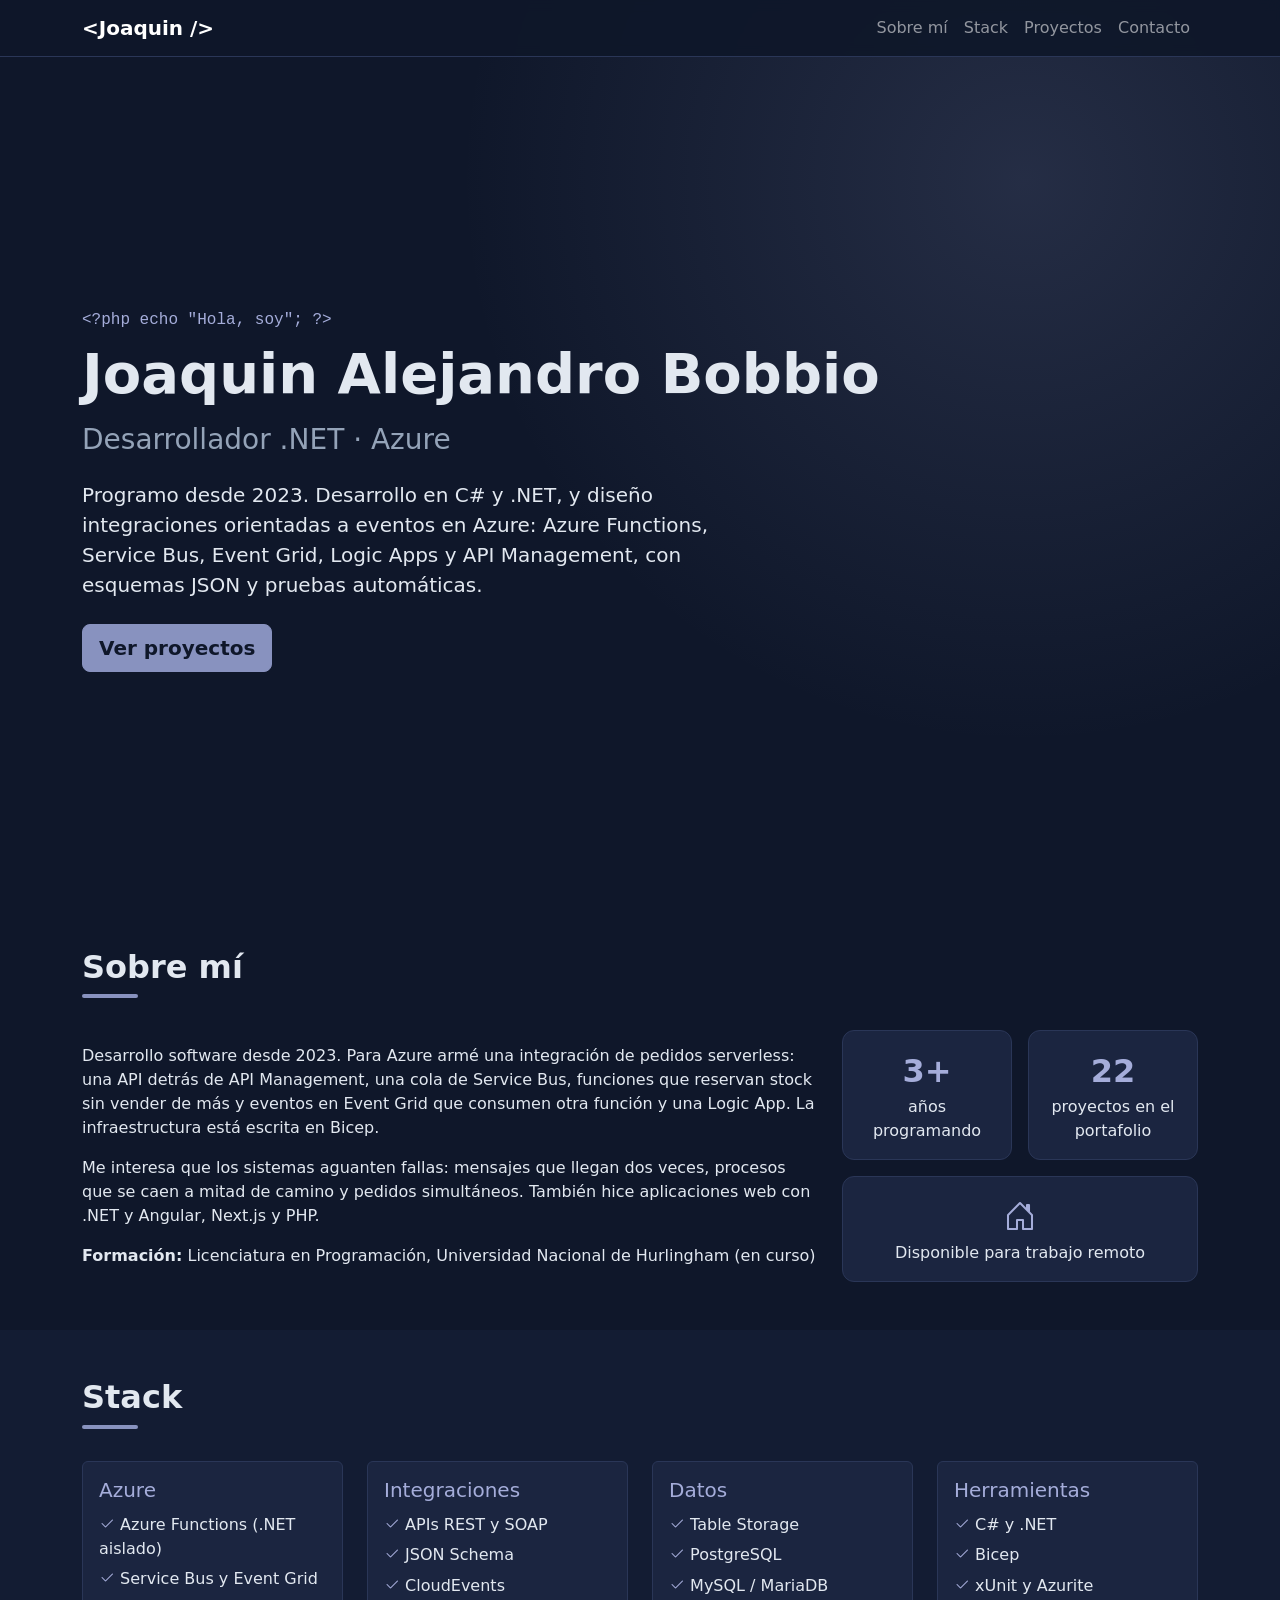
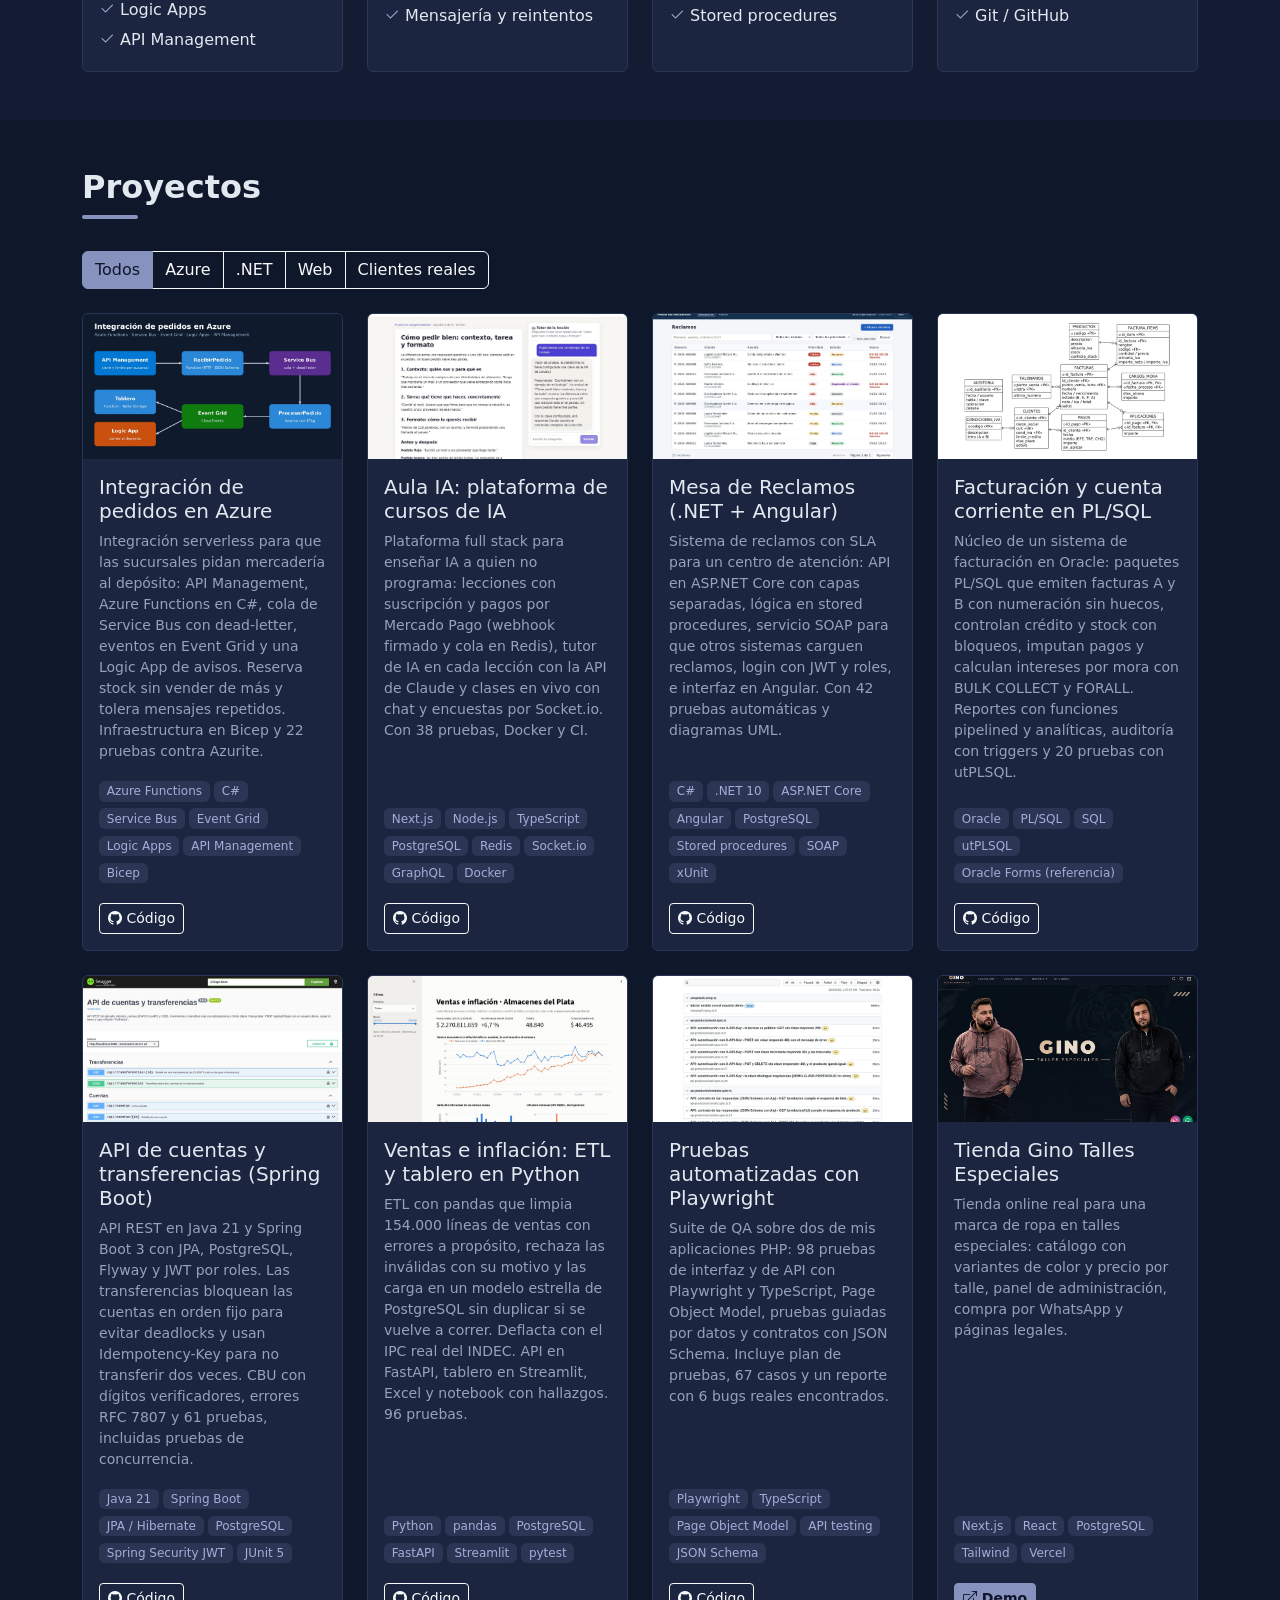
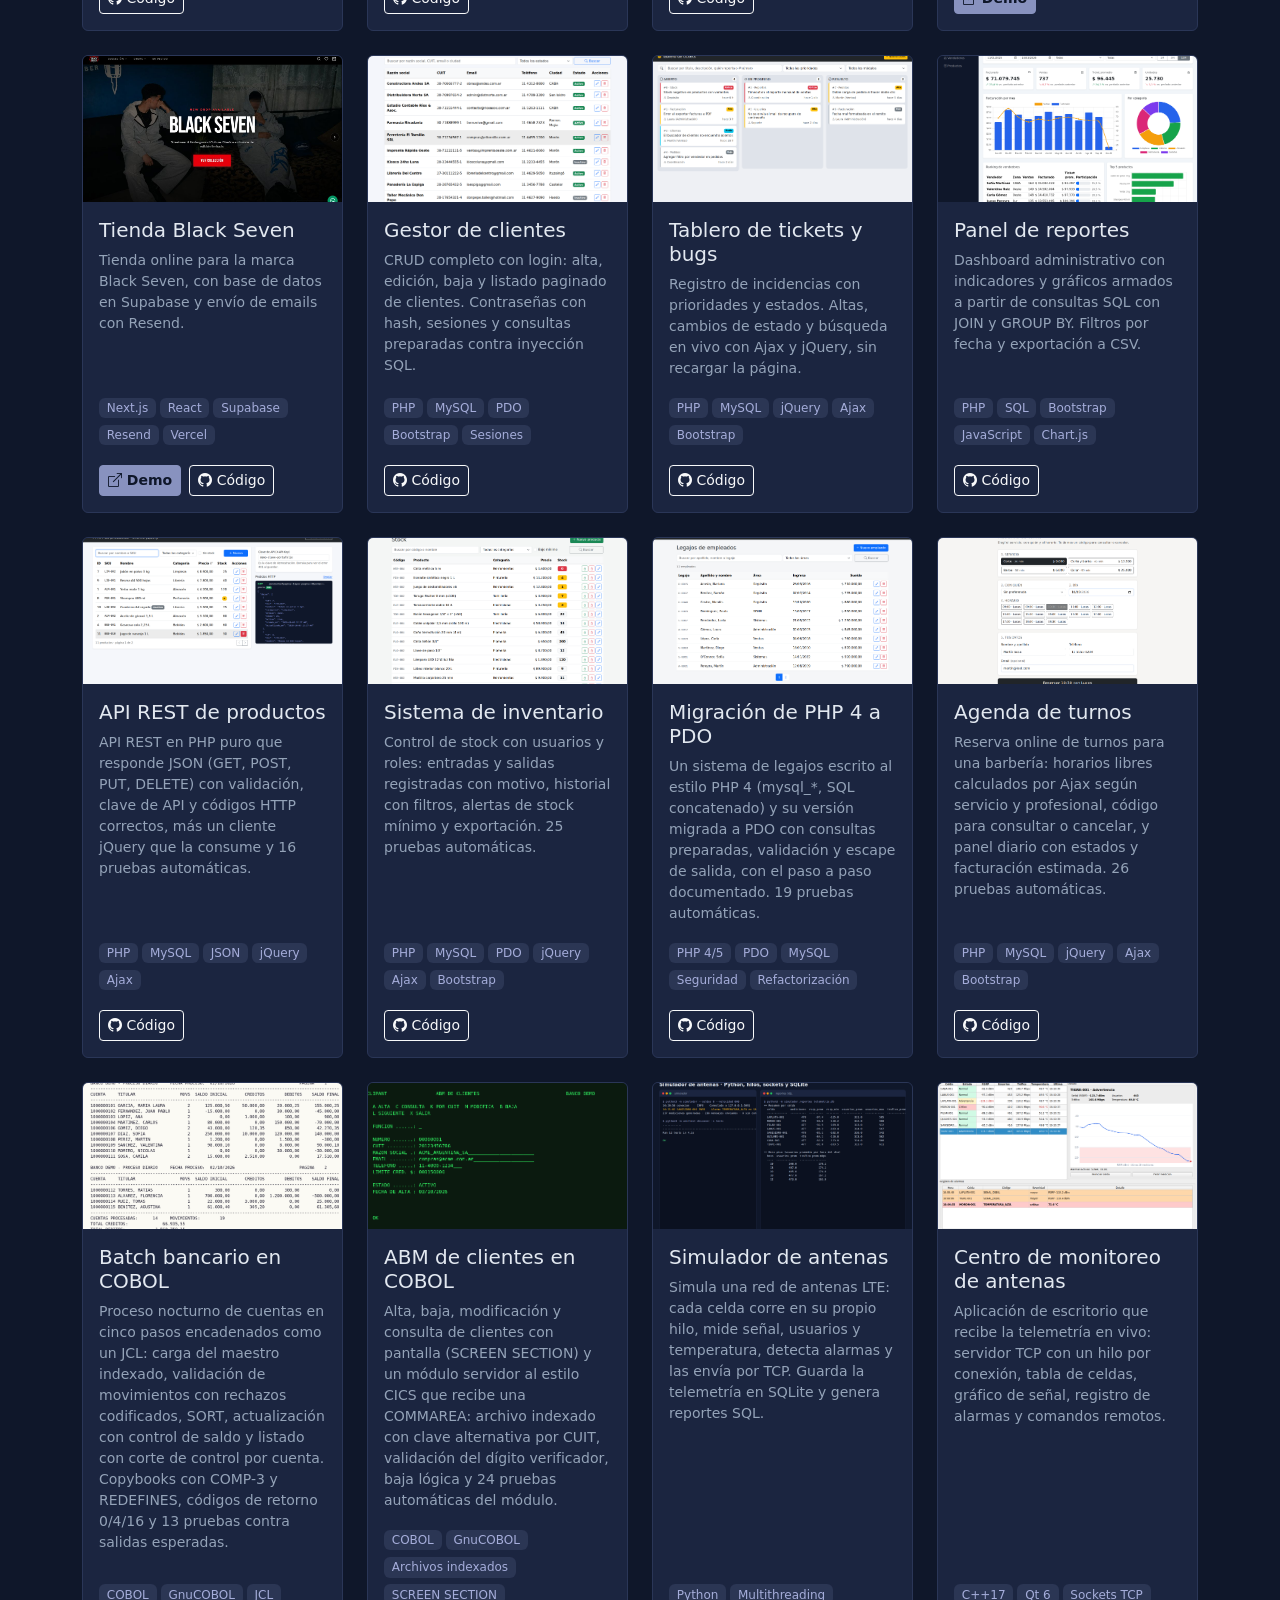
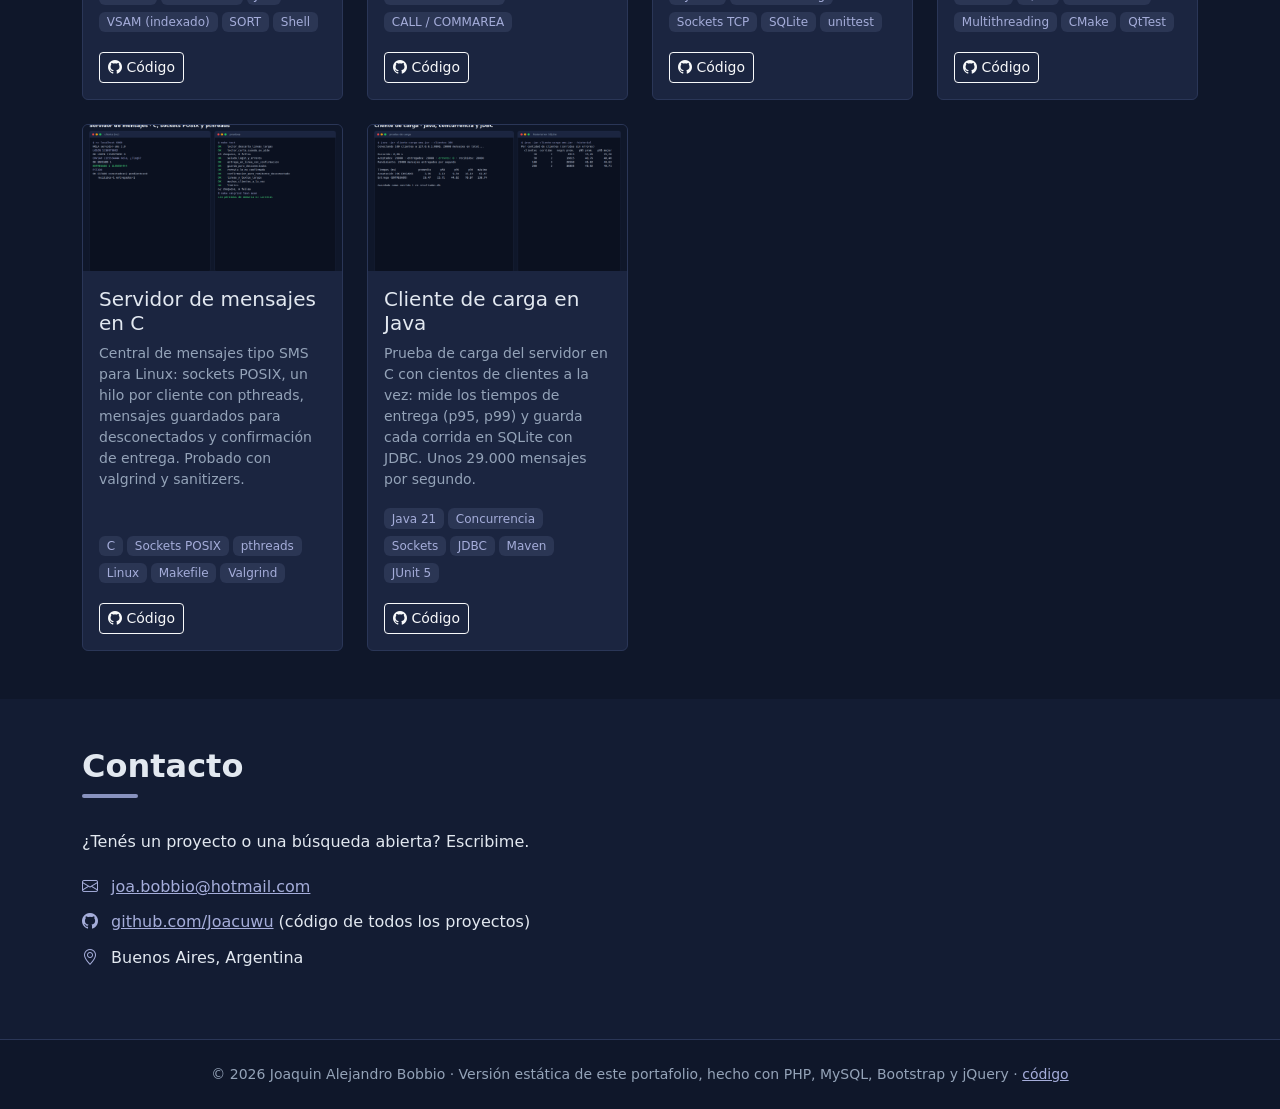
==== enfoque-azure.html @ fb20b4a5 "Primera versión de Joacuwu.github.io Co-Authored-By: Claude Opus 5.5 (1M context) <noreply@anthropic" ====
<!DOCTYPE html>
<html lang="es">
<head>
    <meta charset="utf-8">
    <meta name="viewport" content="width=device-width, initial-scale=1">
    <title>Joaquin Alejandro Bobbio · Desarrollador .NET · Azure</title>
    <meta name="description" content="Programo desde 2023. Desarrollo en C# y .NET, y diseño integraciones orientadas a eventos en Azure: Azure Functions, Service Bus, Event Grid, Logic Apps y API Management, con esquemas JSON y pruebas automáticas.">
    <link rel="stylesheet" href="assets/vendor/bootstrap/bootstrap.min.css">
    <link rel="stylesheet" href="assets/vendor/bootstrap-icons/bootstrap-icons.min.css">
    <link rel="stylesheet" href="assets/css/estilos.css">
</head>
<body data-bs-spy="scroll" data-bs-target="#nav-principal" data-bs-offset="80">

<nav id="nav-principal" class="navbar navbar-expand-lg navbar-dark fixed-top">
    <div class="container">
        <a class="navbar-brand fw-bold" href="#inicio">&lt;Joaquin /&gt;</a>
        <button class="navbar-toggler" type="button" data-bs-toggle="collapse" data-bs-target="#menu" aria-controls="menu" aria-expanded="false" aria-label="Abrir menú">
            <span class="navbar-toggler-icon"></span>
        </button>
        <div class="collapse navbar-collapse" id="menu">
            <ul class="navbar-nav ms-auto">
                <li class="nav-item"><a class="nav-link" href="#sobre-mi">Sobre mí</a></li>
                <li class="nav-item"><a class="nav-link" href="#stack">Stack</a></li>
                <li class="nav-item"><a class="nav-link" href="#proyectos">Proyectos</a></li>
                <li class="nav-item"><a class="nav-link" href="#contacto">Contacto</a></li>
            </ul>
        </div>
    </div>
</nav>

<header id="inicio" class="hero d-flex align-items-center">
    <div class="container">
        <p class="text-acento mb-2 font-mono">&lt;?php echo "Hola, soy"; ?&gt;</p>
        <h1 class="display-4 fw-bold mb-3">Joaquin Alejandro Bobbio</h1>
        <h2 class="h3 text-secundario mb-4">Desarrollador .NET · Azure</h2>
        <p class="lead col-lg-7 mb-4">Programo desde 2023. Desarrollo en C# y .NET, y diseño integraciones orientadas a eventos en Azure: Azure Functions, Service Bus, Event Grid, Logic Apps y API Management, con esquemas JSON y pruebas automáticas.</p>
        <div class="d-flex flex-wrap gap-2">
            <a href="#proyectos" class="btn btn-acento btn-lg">Ver proyectos</a>
        </div>
    </div>
</header>

<main>
    <section id="sobre-mi" class="py-5">
        <div class="container">
            <h2 class="titulo-seccion">Sobre mí</h2>
            <div class="row g-4 align-items-center">
                <div class="col-lg-8">
                                        <p>Desarrollo software desde 2023. Para Azure armé una integración de pedidos serverless: una API detrás de API Management, una cola de Service Bus, funciones que reservan stock sin vender de más y eventos en Event Grid que consumen otra función y una Logic App. La infraestructura está escrita en Bicep.</p>
                                        <p>Me interesa que los sistemas aguanten fallas: mensajes que llegan dos veces, procesos que se caen a mitad de camino y pedidos simultáneos. También hice aplicaciones web con .NET y Angular, Next.js y PHP.</p>
                                        <p class="mb-0"><strong>Formación:</strong> Licenciatura en Programación, Universidad Nacional de Hurlingham (en curso)</p>
                </div>
                <div class="col-lg-4">
                    <div class="row g-3 text-center">
                        <div class="col-6"><div class="dato"><span class="dato-num">3+</span><span>años programando</span></div></div>
                        <div class="col-6"><div class="dato"><span class="dato-num" id="dato-proyectos">22</span><span>proyectos en el portafolio</span></div></div>
                        <div class="col-12"><div class="dato"><span class="dato-num"><i class="bi bi-house-door"></i></span><span>Disponible para trabajo remoto</span></div></div>
                    </div>
                </div>
            </div>
        </div>
    </section>

    <section id="stack" class="py-5 seccion-alt">
        <div class="container">
            <h2 class="titulo-seccion">Stack</h2>
            <div class="row g-4">
                                <div class="col-sm-6 col-lg-3">
                    <div class="card h-100 tarjeta">
                        <div class="card-body">
                            <h3 class="h5 text-acento">Azure</h3>
                            <ul class="list-unstyled mb-0">
                                                                <li><i class="bi bi-check2 text-acento"></i> Azure Functions (.NET aislado)</li>
                                                                <li><i class="bi bi-check2 text-acento"></i> Service Bus y Event Grid</li>
                                                                <li><i class="bi bi-check2 text-acento"></i> Logic Apps</li>
                                                                <li><i class="bi bi-check2 text-acento"></i> API Management</li>
                                                            </ul>
                        </div>
                    </div>
                </div>
                                <div class="col-sm-6 col-lg-3">
                    <div class="card h-100 tarjeta">
                        <div class="card-body">
                            <h3 class="h5 text-acento">Integraciones</h3>
                            <ul class="list-unstyled mb-0">
                                                                <li><i class="bi bi-check2 text-acento"></i> APIs REST y SOAP</li>
                                                                <li><i class="bi bi-check2 text-acento"></i> JSON Schema</li>
                                                                <li><i class="bi bi-check2 text-acento"></i> CloudEvents</li>
                                                                <li><i class="bi bi-check2 text-acento"></i> Mensajería y reintentos</li>
                                                            </ul>
                        </div>
                    </div>
                </div>
                                <div class="col-sm-6 col-lg-3">
                    <div class="card h-100 tarjeta">
                        <div class="card-body">
                            <h3 class="h5 text-acento">Datos</h3>
                            <ul class="list-unstyled mb-0">
                                                                <li><i class="bi bi-check2 text-acento"></i> Table Storage</li>
                                                                <li><i class="bi bi-check2 text-acento"></i> PostgreSQL</li>
                                                                <li><i class="bi bi-check2 text-acento"></i> MySQL / MariaDB</li>
                                                                <li><i class="bi bi-check2 text-acento"></i> Stored procedures</li>
                                                            </ul>
                        </div>
                    </div>
                </div>
                                <div class="col-sm-6 col-lg-3">
                    <div class="card h-100 tarjeta">
                        <div class="card-body">
                            <h3 class="h5 text-acento">Herramientas</h3>
                            <ul class="list-unstyled mb-0">
                                                                <li><i class="bi bi-check2 text-acento"></i> C# y .NET</li>
                                                                <li><i class="bi bi-check2 text-acento"></i> Bicep</li>
                                                                <li><i class="bi bi-check2 text-acento"></i> xUnit y Azurite</li>
                                                                <li><i class="bi bi-check2 text-acento"></i> Git / GitHub</li>
                                                            </ul>
                        </div>
                    </div>
                </div>
                            </div>
        </div>
    </section>

    <section id="proyectos" class="py-5">
        <div class="container">
            <h2 class="titulo-seccion">Proyectos</h2>
            <div class="btn-group flex-wrap mb-4" role="group" aria-label="Filtrar proyectos" id="filtros" data-enfoque="azure">
                                <button type="button" class="btn btn-outline-light active" data-etiqueta="todos">Todos</button>
                                <button type="button" class="btn btn-outline-light" data-etiqueta="azure">Azure</button>
                                <button type="button" class="btn btn-outline-light" data-etiqueta="dotnet">.NET</button>
                                <button type="button" class="btn btn-outline-light" data-etiqueta="web">Web</button>
                                <button type="button" class="btn btn-outline-light" data-etiqueta="real">Clientes reales</button>
                            </div>
            <div class="row g-4" id="lista-proyectos">
                <div class="col-12 text-center py-5" id="cargando">
                    <div class="spinner-border text-light" role="status"><span class="visually-hidden">Cargando…</span></div>
                </div>
            </div>
        </div>
    </section>

    <section id="contacto" class="py-5 seccion-alt">
        <div class="container">
            <h2 class="titulo-seccion">Contacto</h2>
            <div class="row g-4 g-lg-5">
                <div class="col-lg-8">
                    <p>¿Tenés un proyecto o una búsqueda abierta? Escribime.</p>
                    <ul class="list-unstyled contacto-links">
                        <li><i class="bi bi-envelope"></i> <a href="mailto:joa.bobbio@hotmail.com">joa.bobbio@hotmail.com</a></li>
                        <li><i class="bi bi-github"></i> <a href="https://github.com/Joacuwu" target="_blank" rel="noopener">github.com/Joacuwu</a> (código de todos los proyectos)</li>
                        <li><i class="bi bi-geo-alt"></i> Buenos Aires, Argentina</li>
                    </ul>
                </div>
            </div>
        </div>
    </section>
</main>

<footer class="py-4 text-center small text-secundario">
    &copy; 2026 Joaquin Alejandro Bobbio · Versión estática de este portafolio, hecho con PHP, MySQL, Bootstrap y jQuery · <a href="https://github.com/Joacuwu/portafolio" target="_blank" rel="noopener">código</a>
</footer>

<script src="assets/vendor/jquery/jquery.min.js"></script>
<script src="assets/vendor/bootstrap/bootstrap.bundle.min.js"></script>
<script src="assets/js/datos-estaticos.js"></script>
<script src="assets/js/main.js"></script>
</body>
</html>
---- assets/css/estilos.css ----
:root {
    --fondo: #0f172a;
    --fondo-alt: #131c33;
    --tarjeta: #1b2540;
    --borde: #2a3657;
    --texto: #e2e8f0;
    --secundario: #94a3b8;
    --acento: #8892bf; /* violeta del logo de PHP */
    --acento-fuerte: #a5adda;
}

html { scroll-behavior: smooth; scroll-padding-top: 70px; }

body {
    background: var(--fondo);
    color: var(--texto);
    font-family: system-ui, -apple-system, "Segoe UI", Roboto, sans-serif;
}

a { color: var(--acento-fuerte); }
a:hover { color: #fff; }

.font-mono { font-family: ui-monospace, SFMono-Regular, Consolas, monospace; }
.text-acento { color: var(--acento-fuerte) !important; }
.text-secundario { color: var(--secundario) !important; }

.navbar { background: rgba(15, 23, 42, .92); backdrop-filter: blur(6px); border-bottom: 1px solid var(--borde); }
.navbar .nav-link.active { color: var(--acento-fuerte) !important; }

.hero {
    min-height: 100vh;
    padding-top: 80px;
    background:
        radial-gradient(circle at 80% 20%, rgba(136, 146, 191, .18), transparent 45%),
        var(--fondo);
}

.btn-acento { background: var(--acento); border-color: var(--acento); color: #0f172a; font-weight: 600; }
.btn-acento:hover, .btn-acento:focus { background: var(--acento-fuerte); border-color: var(--acento-fuerte); color: #0f172a; }

.seccion-alt { background: var(--fondo-alt); }

.titulo-seccion { font-weight: 700; margin-bottom: 2rem; }
.titulo-seccion::after {
    content: ""; display: block; width: 56px; height: 4px; margin-top: .5rem;
    background: var(--acento); border-radius: 2px;
}

.tarjeta, .card { background: var(--tarjeta); border: 1px solid var(--borde); color: var(--texto); }
.tarjeta li { padding: .2rem 0; }

.dato { background: var(--tarjeta); border: 1px solid var(--borde); border-radius: .75rem; padding: 1rem; display: flex; flex-direction: column; }
.dato-num { font-size: 2rem; font-weight: 700; color: var(--acento-fuerte); }

.proyecto .card-img-top { aspect-ratio: 16 / 9; object-fit: cover; background: #0b1120; }
.proyecto .placeholder-img {
    aspect-ratio: 16 / 9; display: flex; align-items: center; justify-content: center;
    background: linear-gradient(135deg, #1e293b, #312e81); font-size: 2.5rem; color: var(--acento-fuerte);
}
.proyecto { transition: transform .2s ease, border-color .2s ease; }
.proyecto:hover { transform: translateY(-4px); border-color: var(--acento); }
.badge-tec { background: rgba(136, 146, 191, .15); color: var(--acento-fuerte); font-weight: 500; }

#filtros .btn.active { background: var(--acento); border-color: var(--acento); color: #0f172a; }

.form-control { background: var(--fondo); border-color: var(--borde); color: var(--texto); }
.form-control:focus { background: var(--fondo); color: var(--texto); border-color: var(--acento); box-shadow: 0 0 0 .2rem rgba(136, 146, 191, .25); }
.form-label { color: var(--secundario); }

.contacto-links li { padding: .35rem 0; }
.contacto-links i { color: var(--acento-fuerte); margin-right: .5rem; }

footer { border-top: 1px solid var(--borde); }
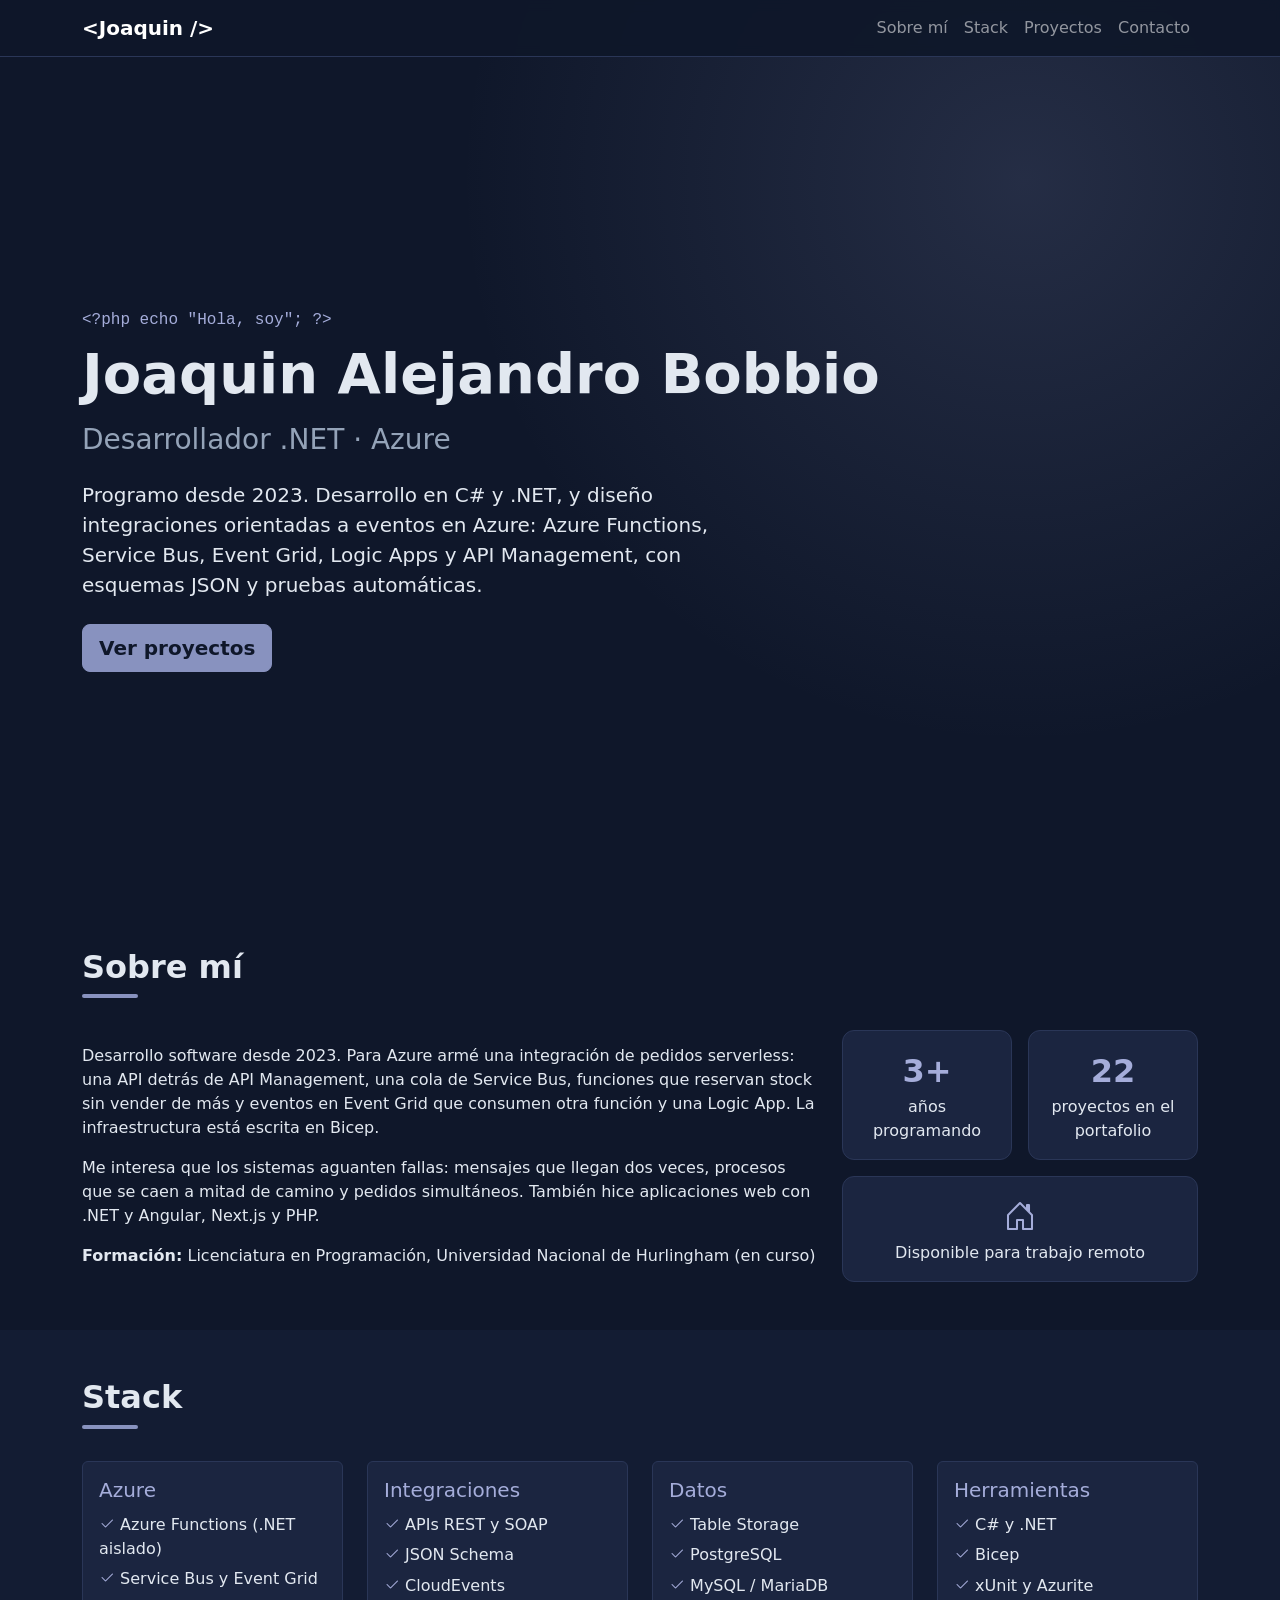
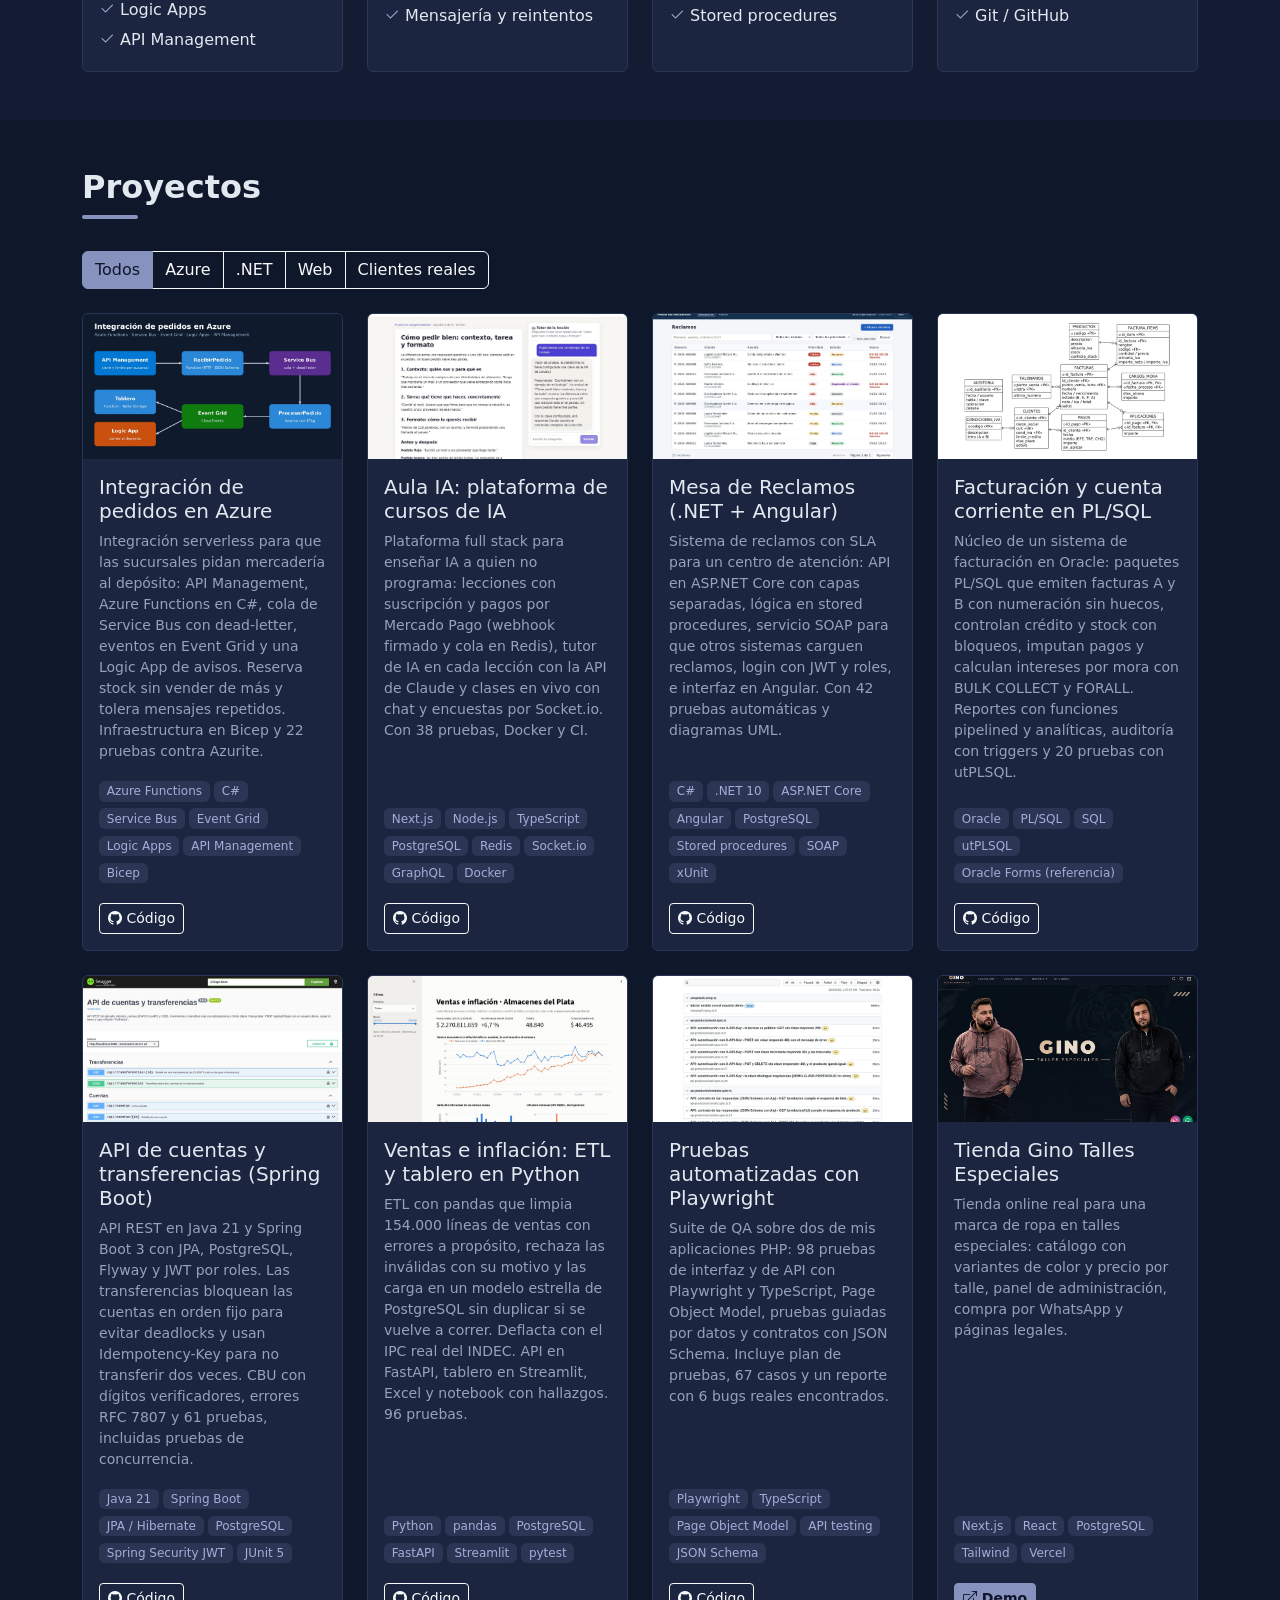
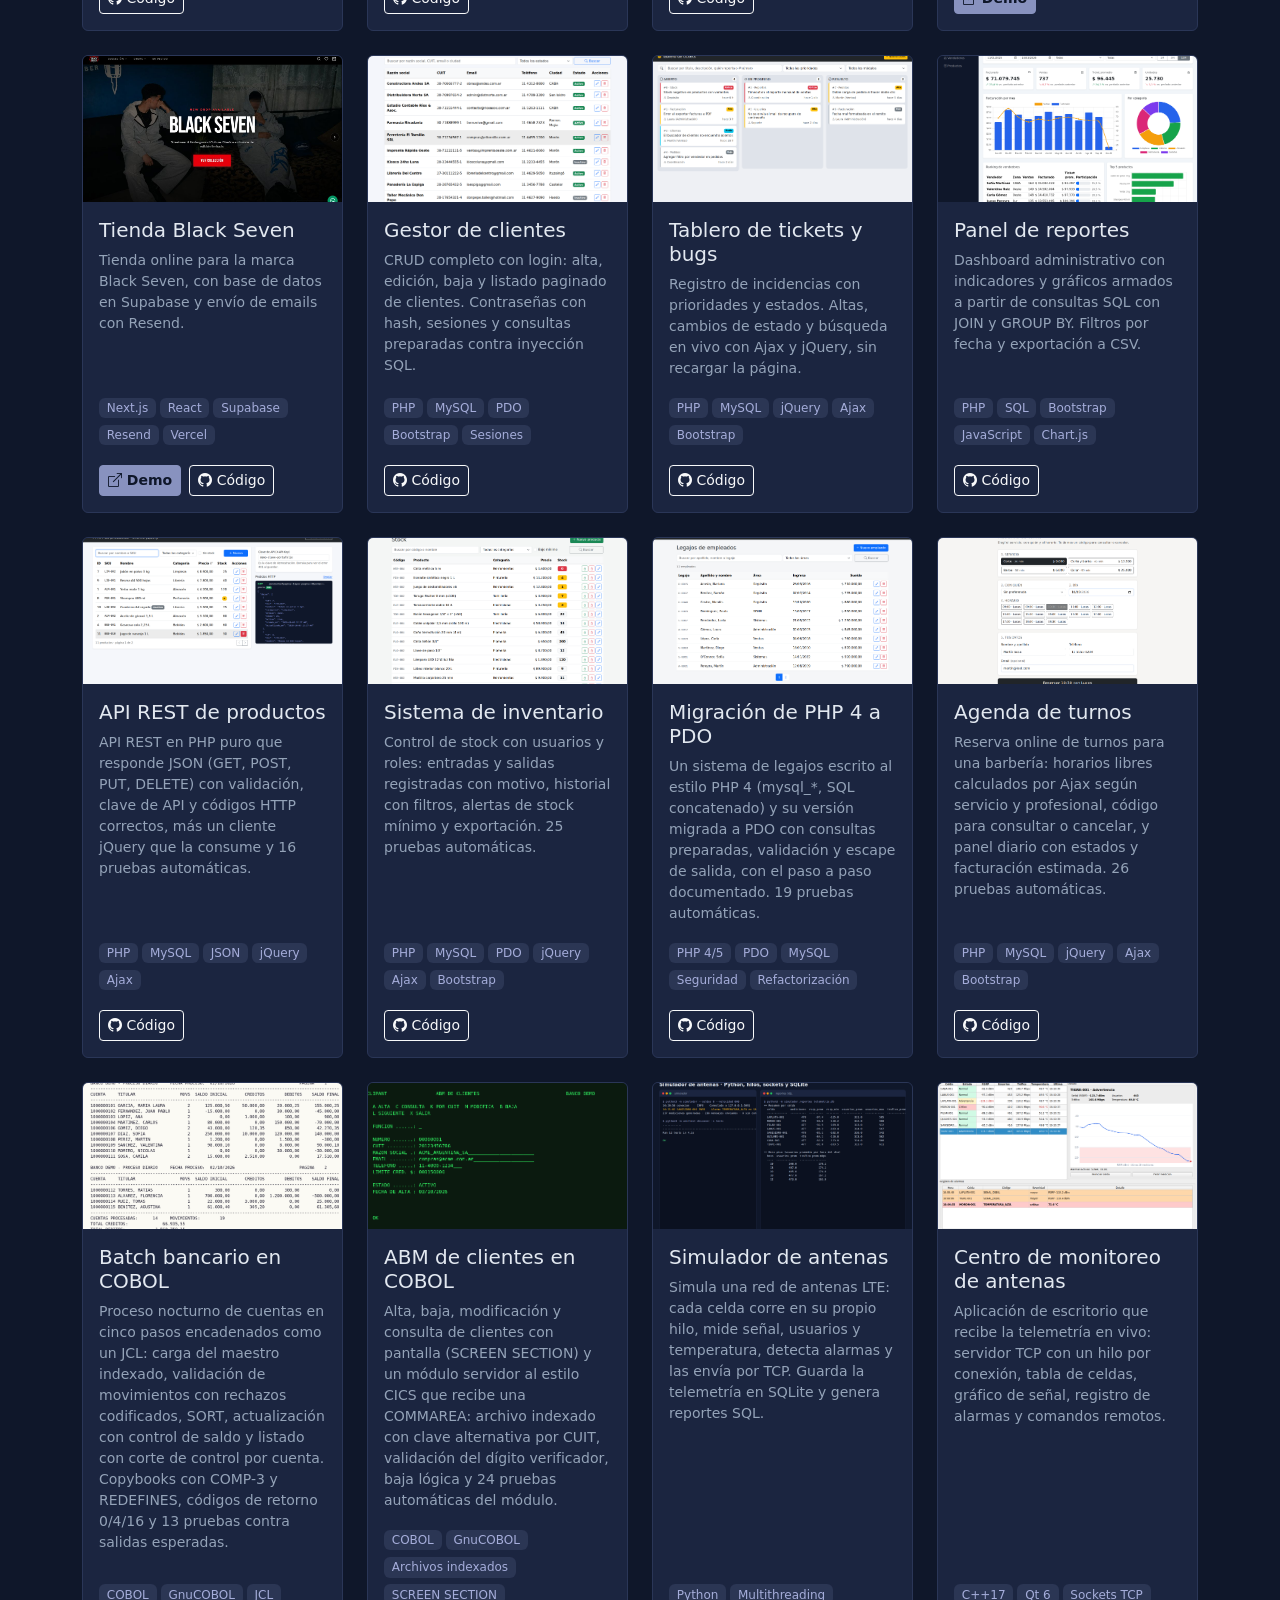
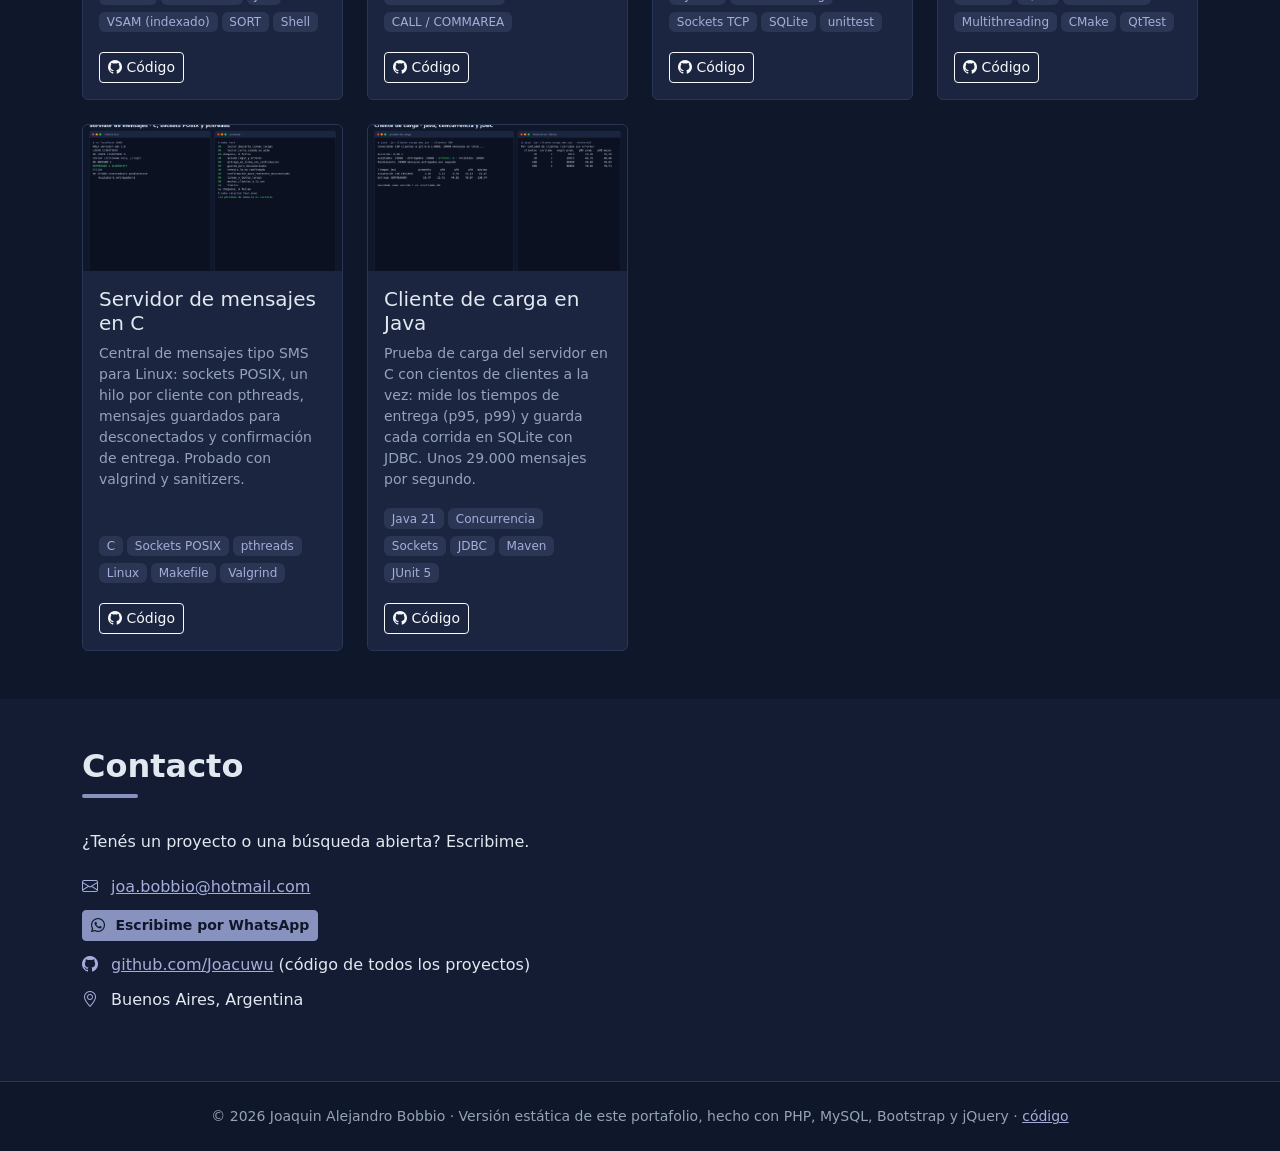
==== commit 363b608f: "Agregar botón de WhatsApp en la sección de contacto Co-Authored-By: Claude Opus 5.5 (1M context) <no" ====
--- a/enfoque-azure.html
+++ b/enfoque-azure.html
@@ -147,6 +147,7 @@
                     <p>¿Tenés un proyecto o una búsqueda abierta? Escribime.</p>
                     <ul class="list-unstyled contacto-links">
                         <li><i class="bi bi-envelope"></i> <a href="mailto:joa.bobbio@hotmail.com">joa.bobbio@hotmail.com</a></li>
+                        <li><a class="btn btn-acento btn-sm" href="https://wa.me/5491128181672?text=Hola%20Joaqu%C3%ADn%2C%20vi%20tu%20portafolio%20y%20quer%C3%ADa%20consultarte" target="_blank" rel="noopener"><i class="bi bi-whatsapp"></i> Escribime por WhatsApp</a></li>
                         <li><i class="bi bi-github"></i> <a href="https://github.com/Joacuwu" target="_blank" rel="noopener">github.com/Joacuwu</a> (código de todos los proyectos)</li>
                         <li><i class="bi bi-geo-alt"></i> Buenos Aires, Argentina</li>
                     </ul>
--- a/assets/css/estilos.css
+++ b/assets/css/estilos.css
@@ -69,5 +69,6 @@
 
 .contacto-links li { padding: .35rem 0; }
 .contacto-links i { color: var(--acento-fuerte); margin-right: .5rem; }
+.contacto-links .btn i { color: inherit; margin-right: .35rem; }
 
 footer { border-top: 1px solid var(--borde); }
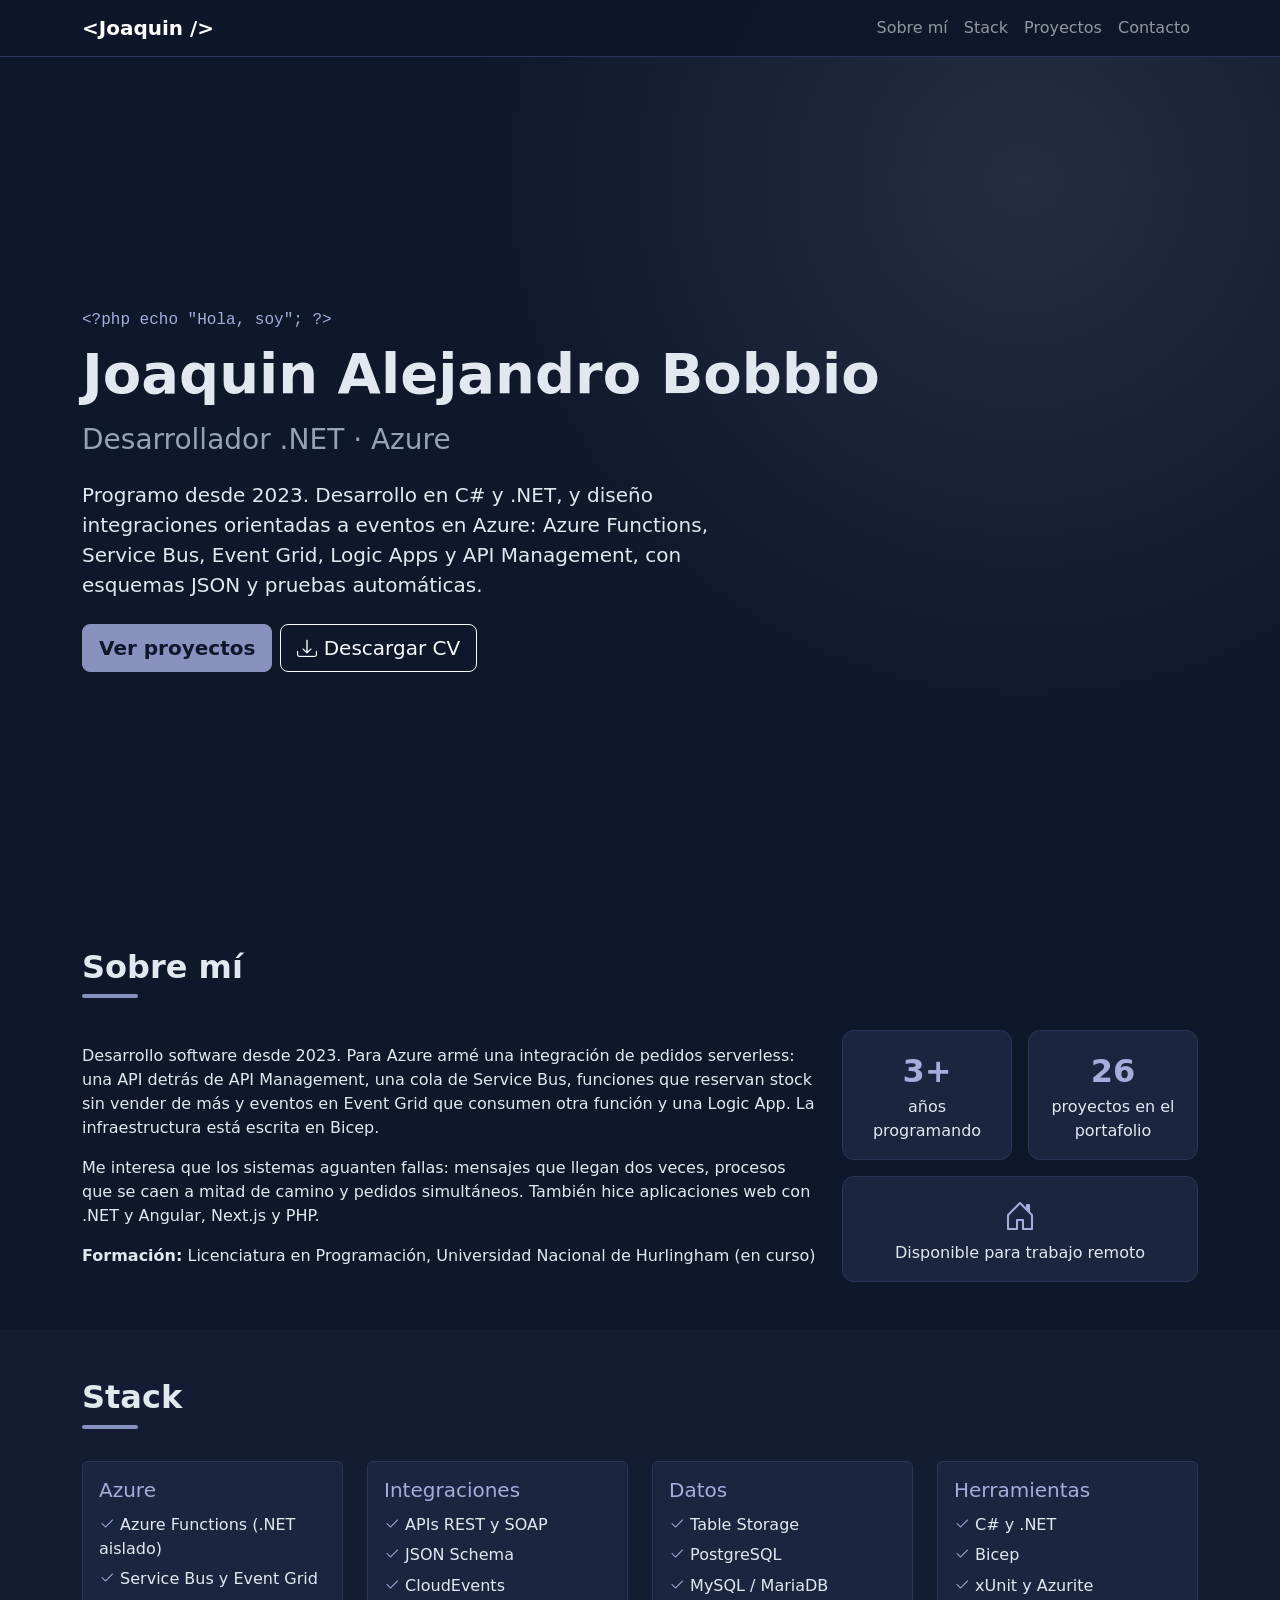
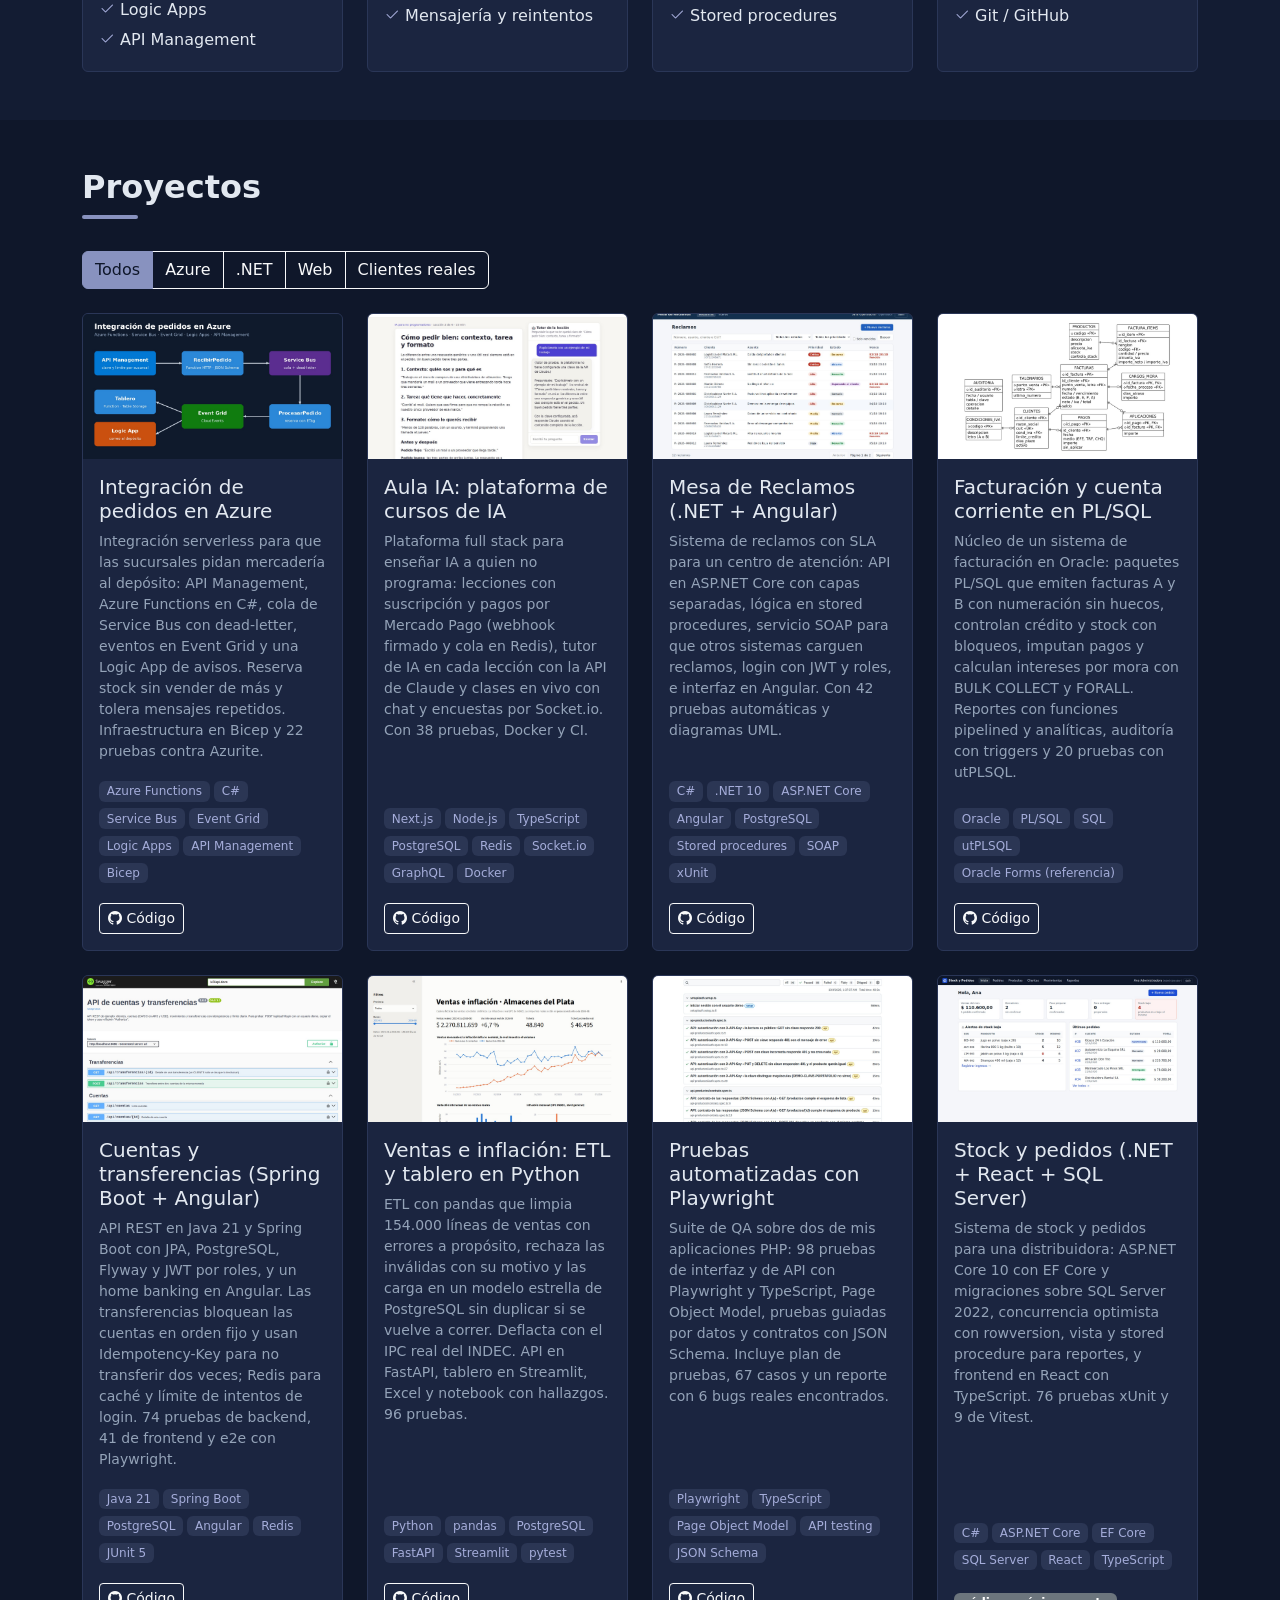
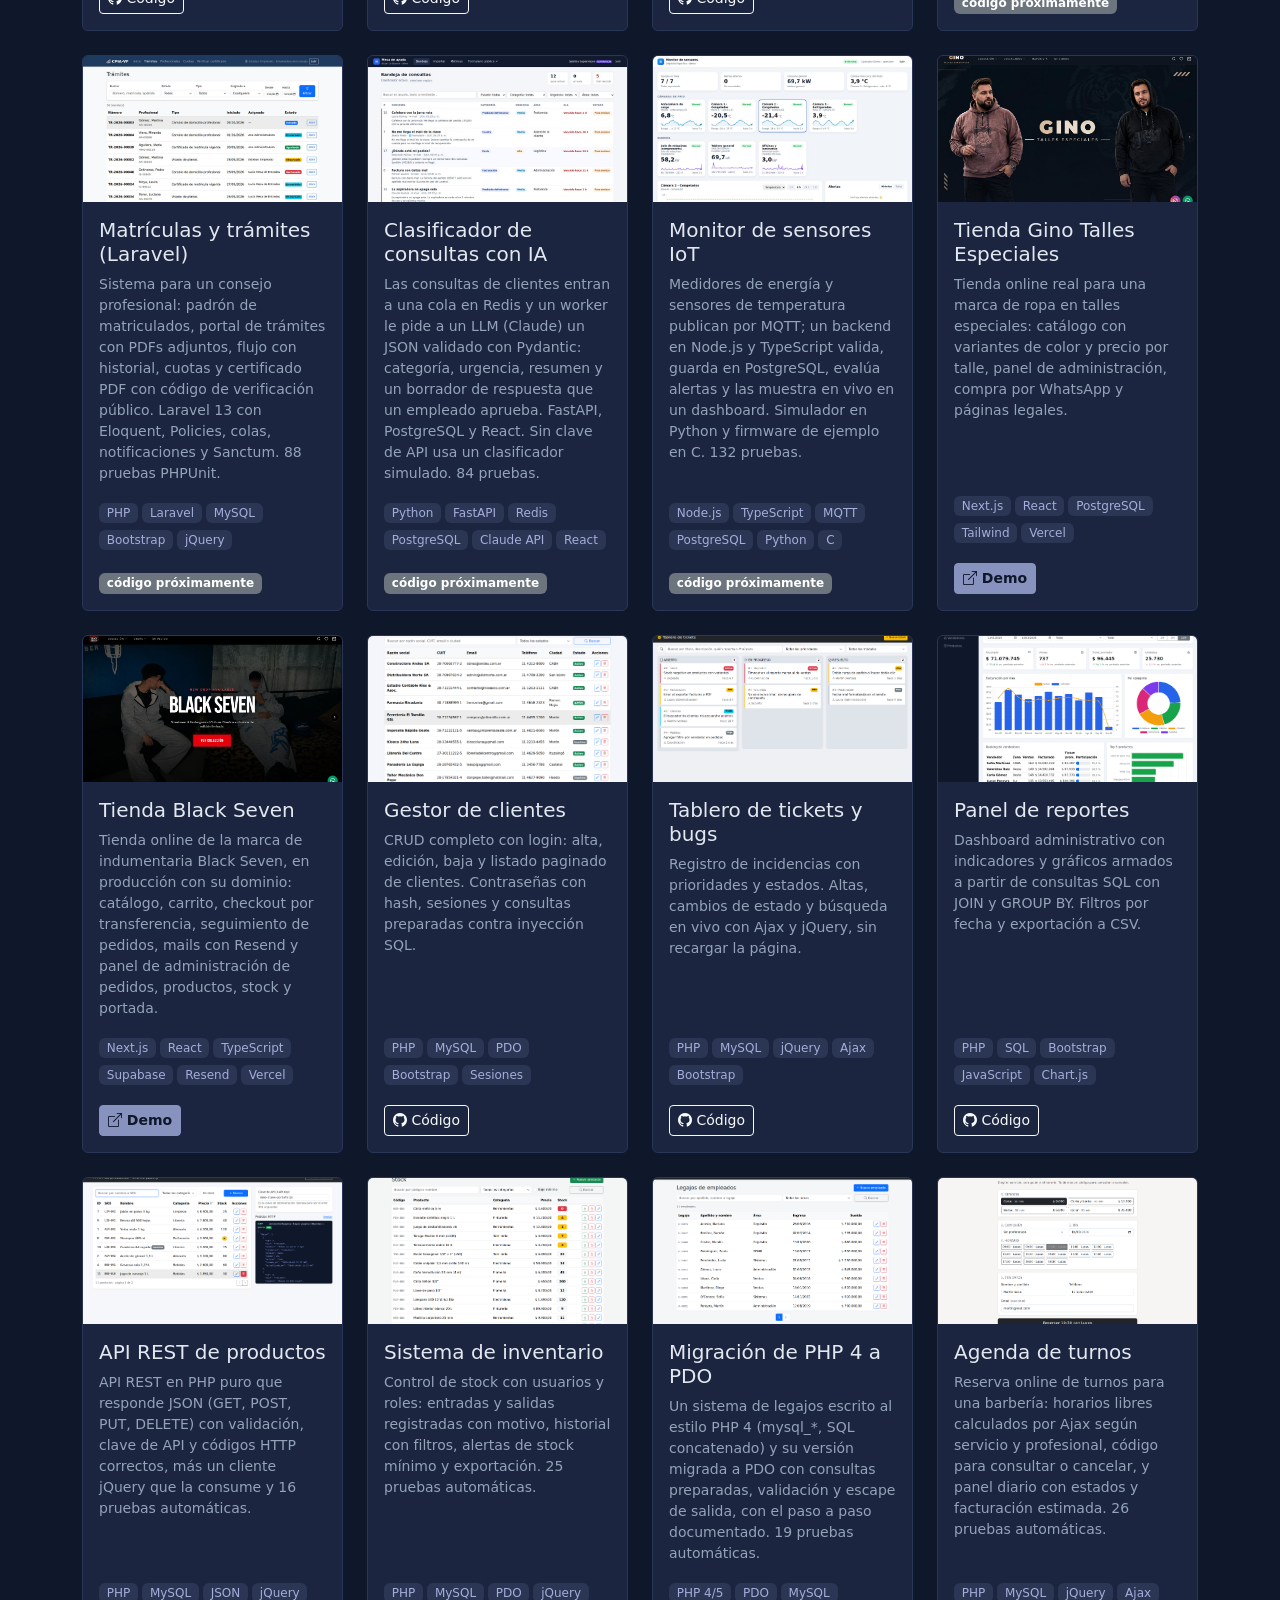
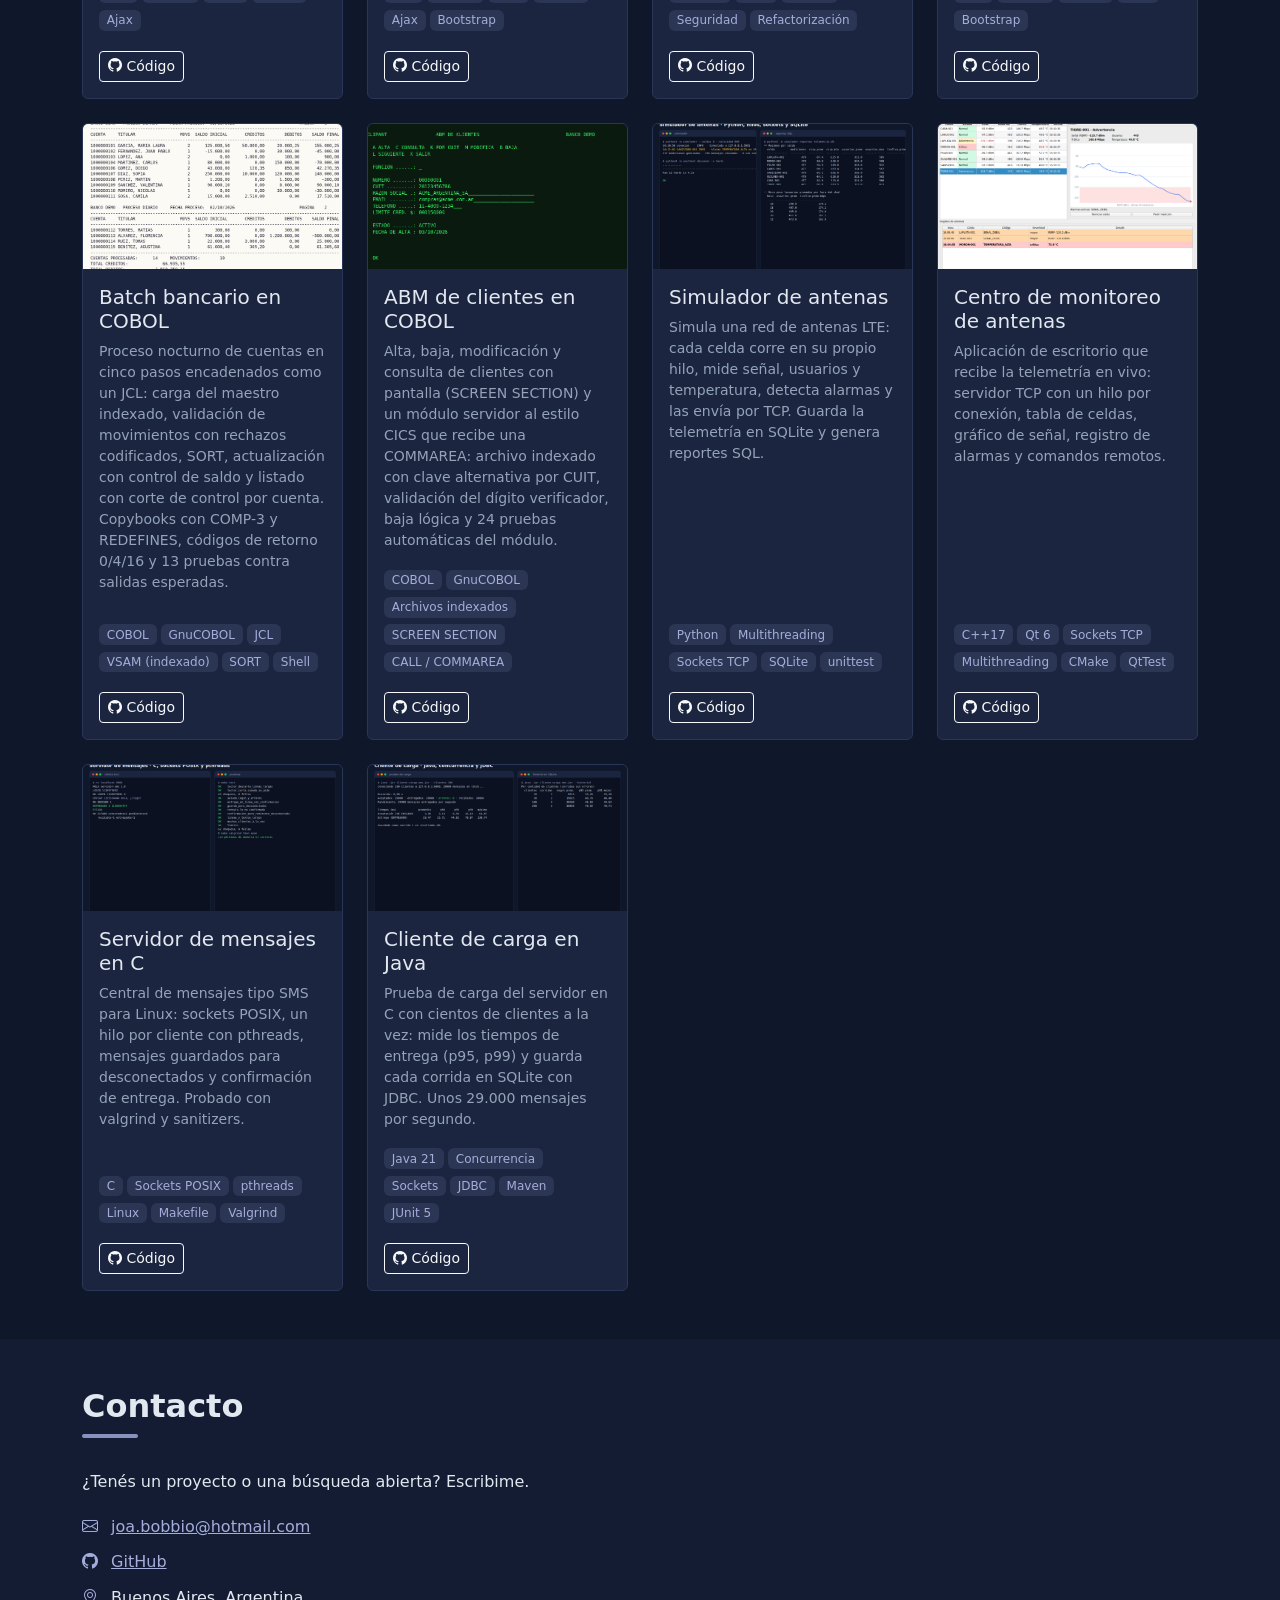
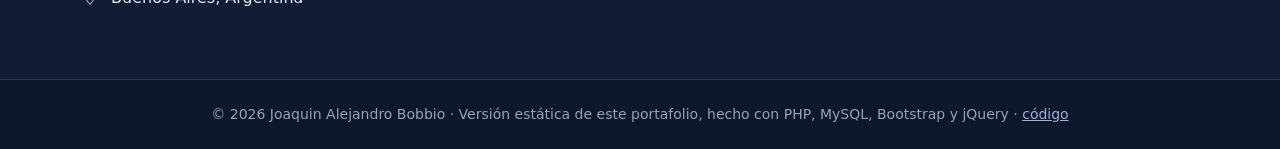
==== commit 4063b1a5: "Paso a la cuenta JoacoB-dev, sumo proyectos nuevos y CV Co-Authored-By: Claude Opus 5.5 (1M context)" ====
--- a/enfoque-azure.html
+++ b/enfoque-azure.html
@@ -36,6 +36,7 @@
         <p class="lead col-lg-7 mb-4">Programo desde 2023. Desarrollo en C# y .NET, y diseño integraciones orientadas a eventos en Azure: Azure Functions, Service Bus, Event Grid, Logic Apps y API Management, con esquemas JSON y pruebas automáticas.</p>
         <div class="d-flex flex-wrap gap-2">
             <a href="#proyectos" class="btn btn-acento btn-lg">Ver proyectos</a>
+            <a href="assets/cv.pdf" class="btn btn-outline-light btn-lg" download><i class="bi bi-download"></i> Descargar CV</a>
         </div>
     </div>
 </header>
@@ -53,7 +54,7 @@
                 <div class="col-lg-4">
                     <div class="row g-3 text-center">
                         <div class="col-6"><div class="dato"><span class="dato-num">3+</span><span>años programando</span></div></div>
-                        <div class="col-6"><div class="dato"><span class="dato-num" id="dato-proyectos">22</span><span>proyectos en el portafolio</span></div></div>
+                        <div class="col-6"><div class="dato"><span class="dato-num" id="dato-proyectos">26</span><span>proyectos en el portafolio</span></div></div>
                         <div class="col-12"><div class="dato"><span class="dato-num"><i class="bi bi-house-door"></i></span><span>Disponible para trabajo remoto</span></div></div>
                     </div>
                 </div>
@@ -147,8 +148,7 @@
                     <p>¿Tenés un proyecto o una búsqueda abierta? Escribime.</p>
                     <ul class="list-unstyled contacto-links">
                         <li><i class="bi bi-envelope"></i> <a href="mailto:joa.bobbio@hotmail.com">joa.bobbio@hotmail.com</a></li>
-                        <li><a class="btn btn-acento btn-sm" href="https://wa.me/5491128181672?text=Hola%20Joaqu%C3%ADn%2C%20vi%20tu%20portafolio%20y%20quer%C3%ADa%20consultarte" target="_blank" rel="noopener"><i class="bi bi-whatsapp"></i> Escribime por WhatsApp</a></li>
-                        <li><i class="bi bi-github"></i> <a href="https://github.com/Joacuwu" target="_blank" rel="noopener">github.com/Joacuwu</a> (código de todos los proyectos)</li>
+                        <li><i class="bi bi-github"></i> <a href="https://github.com/JoacoB-dev" target="_blank" rel="noopener">GitHub</a></li>
                         <li><i class="bi bi-geo-alt"></i> Buenos Aires, Argentina</li>
                     </ul>
                 </div>
@@ -158,7 +158,7 @@
 </main>
 
 <footer class="py-4 text-center small text-secundario">
-    &copy; 2026 Joaquin Alejandro Bobbio · Versión estática de este portafolio, hecho con PHP, MySQL, Bootstrap y jQuery · <a href="https://github.com/Joacuwu/portafolio" target="_blank" rel="noopener">código</a>
+    &copy; 2026 Joaquin Alejandro Bobbio · Versión estática de este portafolio, hecho con PHP, MySQL, Bootstrap y jQuery · <a href="https://github.com/JoacoB-dev/portafolio" target="_blank" rel="noopener">código</a>
 </footer>
 
 <script src="assets/vendor/jquery/jquery.min.js"></script>
--- a/assets/css/estilos.css
+++ b/assets/css/estilos.css
@@ -69,6 +69,5 @@
 
 .contacto-links li { padding: .35rem 0; }
 .contacto-links i { color: var(--acento-fuerte); margin-right: .5rem; }
-.contacto-links .btn i { color: inherit; margin-right: .35rem; }
 
 footer { border-top: 1px solid var(--borde); }
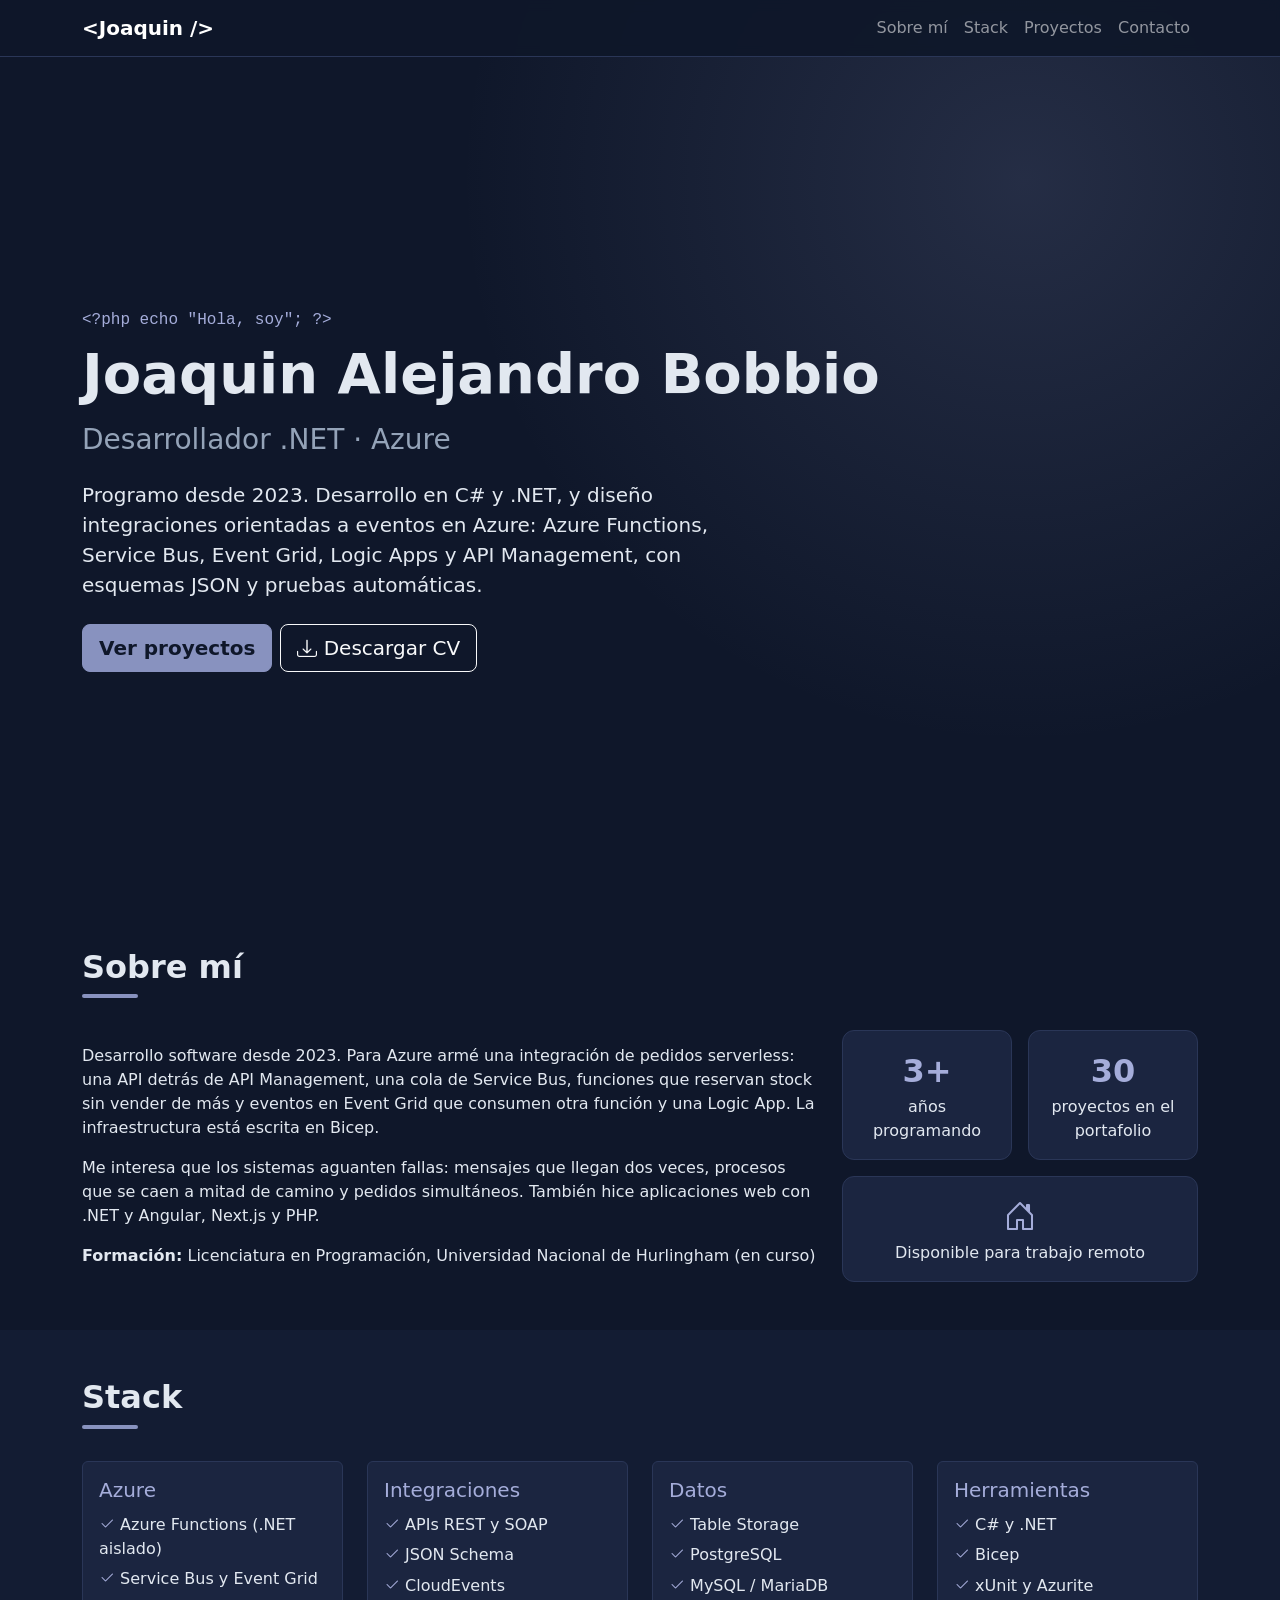
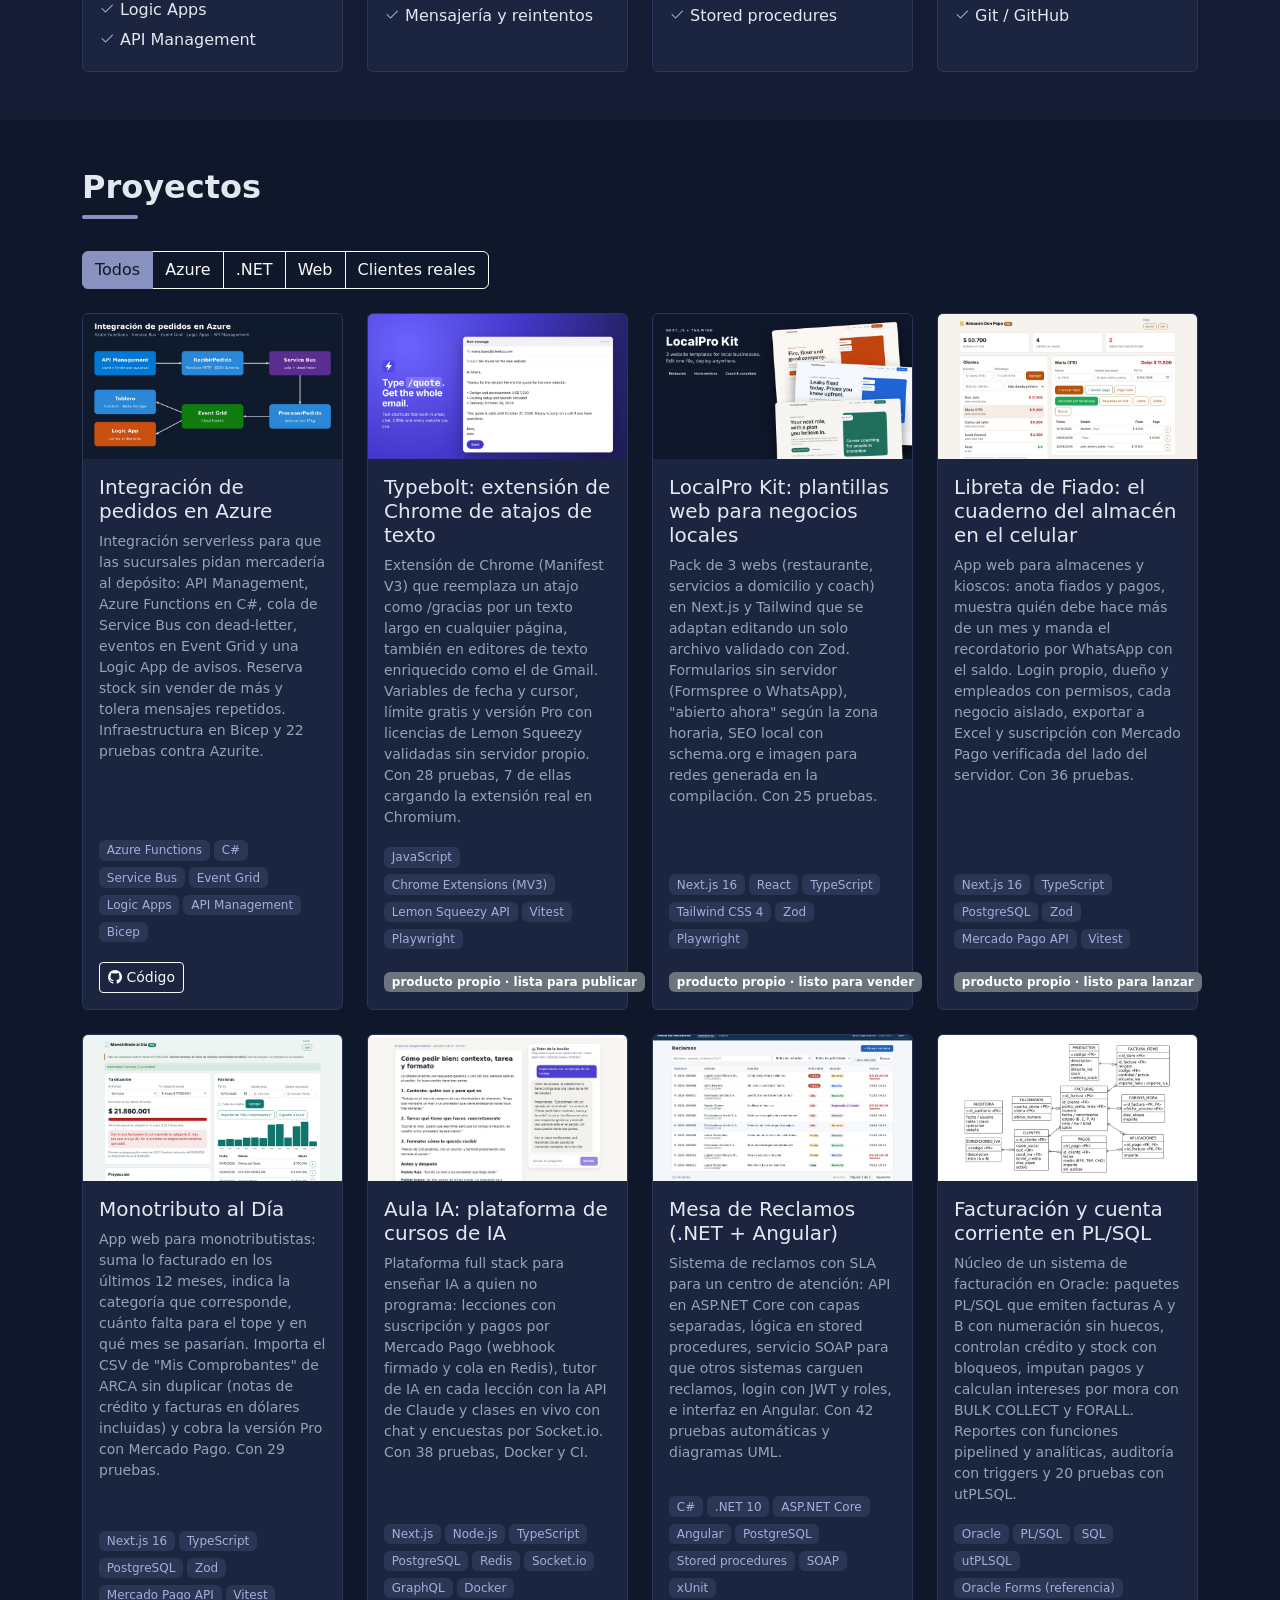
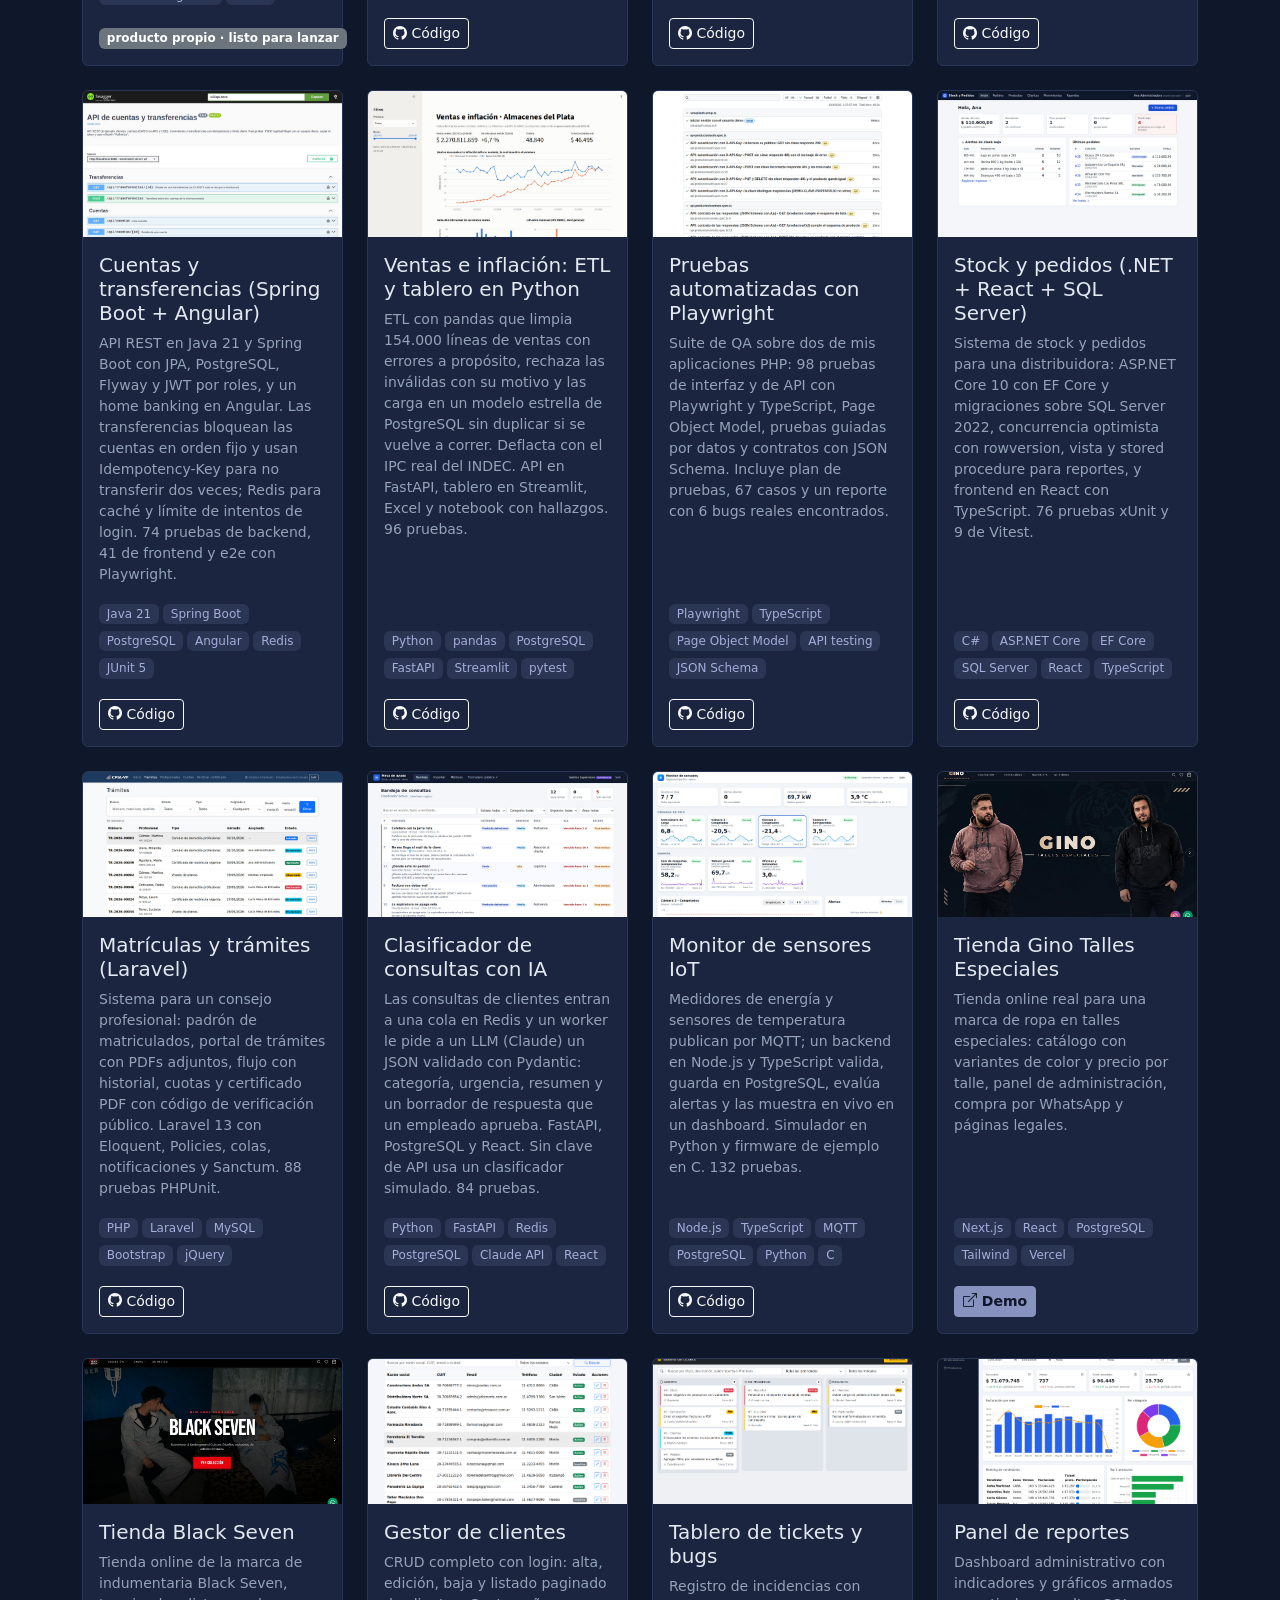
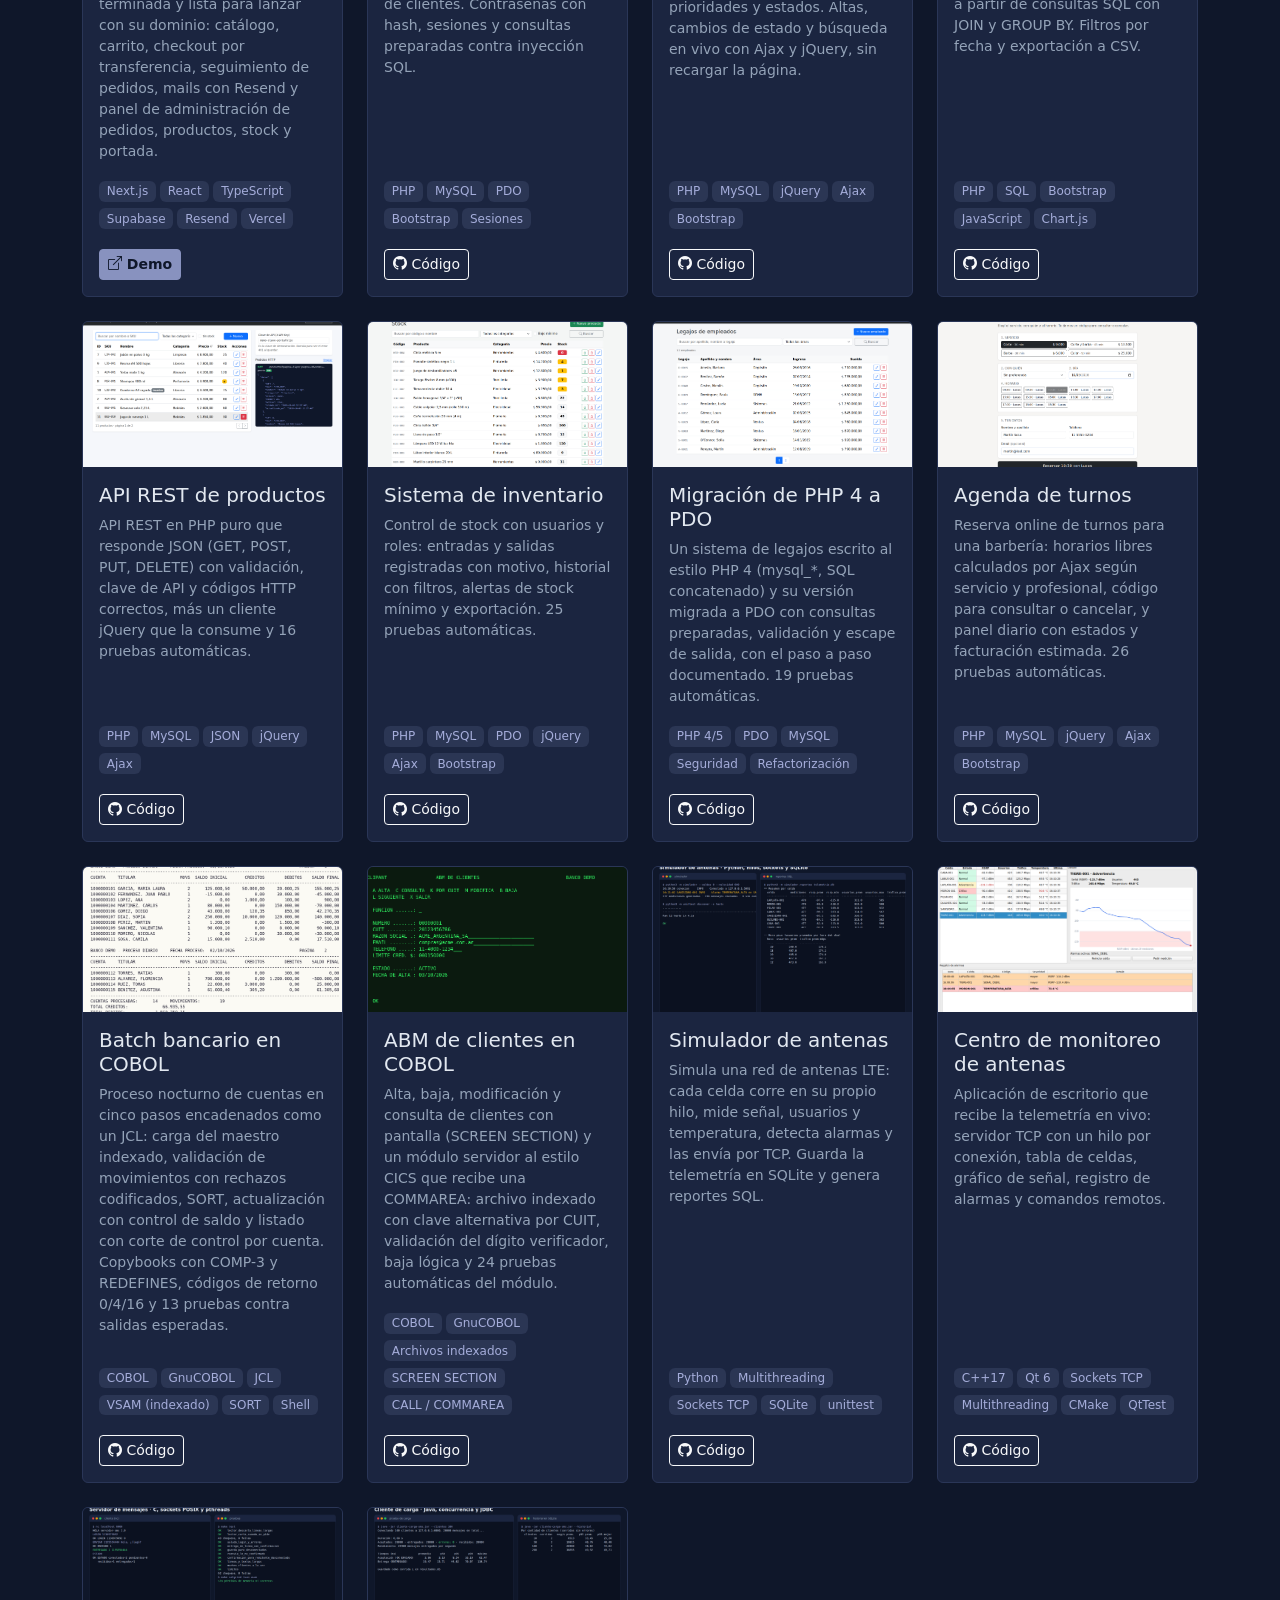
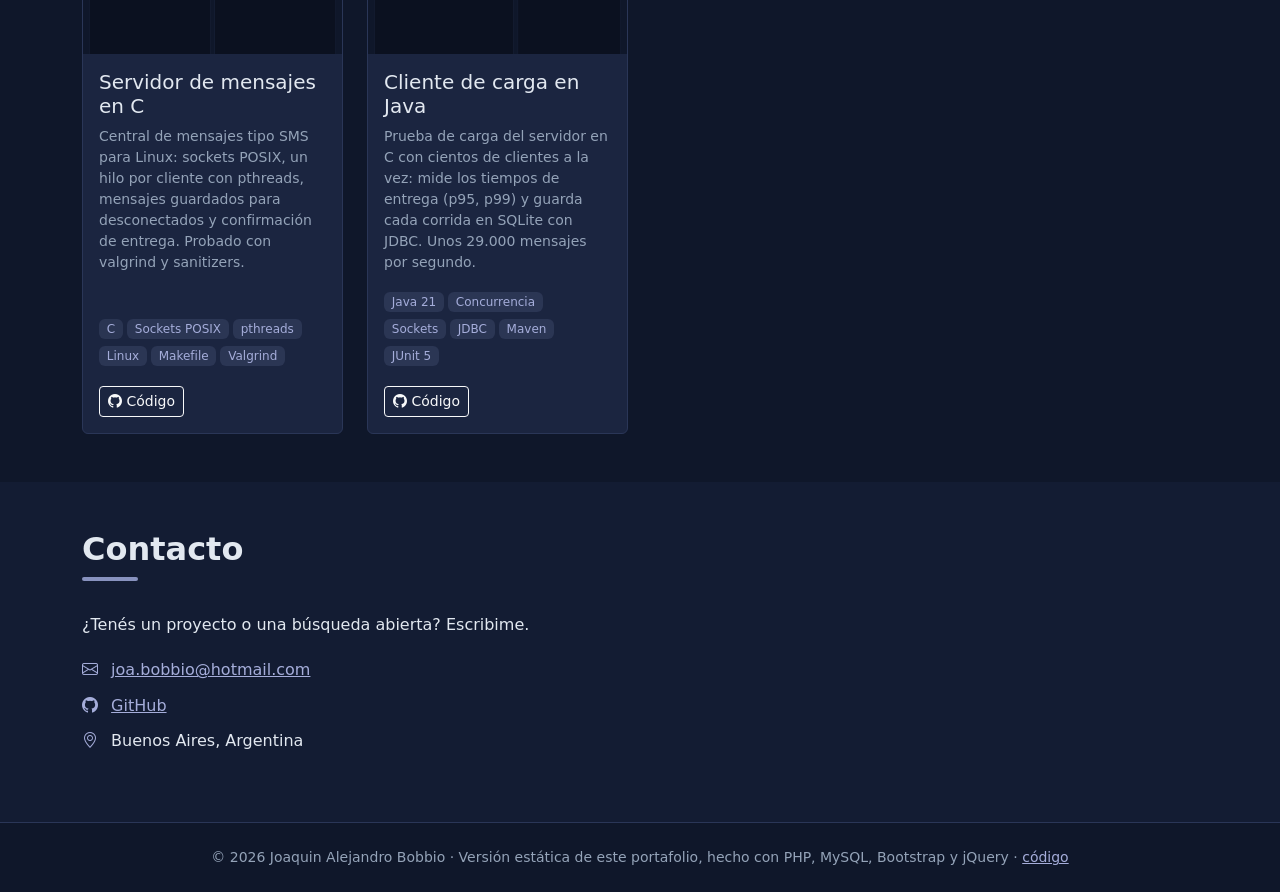
==== commit 1141a2c0: "Suma 4 productos propios: Typebolt, LocalPro Kit, Libreta de Fiado y Monotributo al Día Agrega el fi" ====
--- a/enfoque-azure.html
+++ b/enfoque-azure.html
@@ -54,7 +54,7 @@
                 <div class="col-lg-4">
                     <div class="row g-3 text-center">
                         <div class="col-6"><div class="dato"><span class="dato-num">3+</span><span>años programando</span></div></div>
-                        <div class="col-6"><div class="dato"><span class="dato-num" id="dato-proyectos">26</span><span>proyectos en el portafolio</span></div></div>
+                        <div class="col-6"><div class="dato"><span class="dato-num" id="dato-proyectos">30</span><span>proyectos en el portafolio</span></div></div>
                         <div class="col-12"><div class="dato"><span class="dato-num"><i class="bi bi-house-door"></i></span><span>Disponible para trabajo remoto</span></div></div>
                     </div>
                 </div>
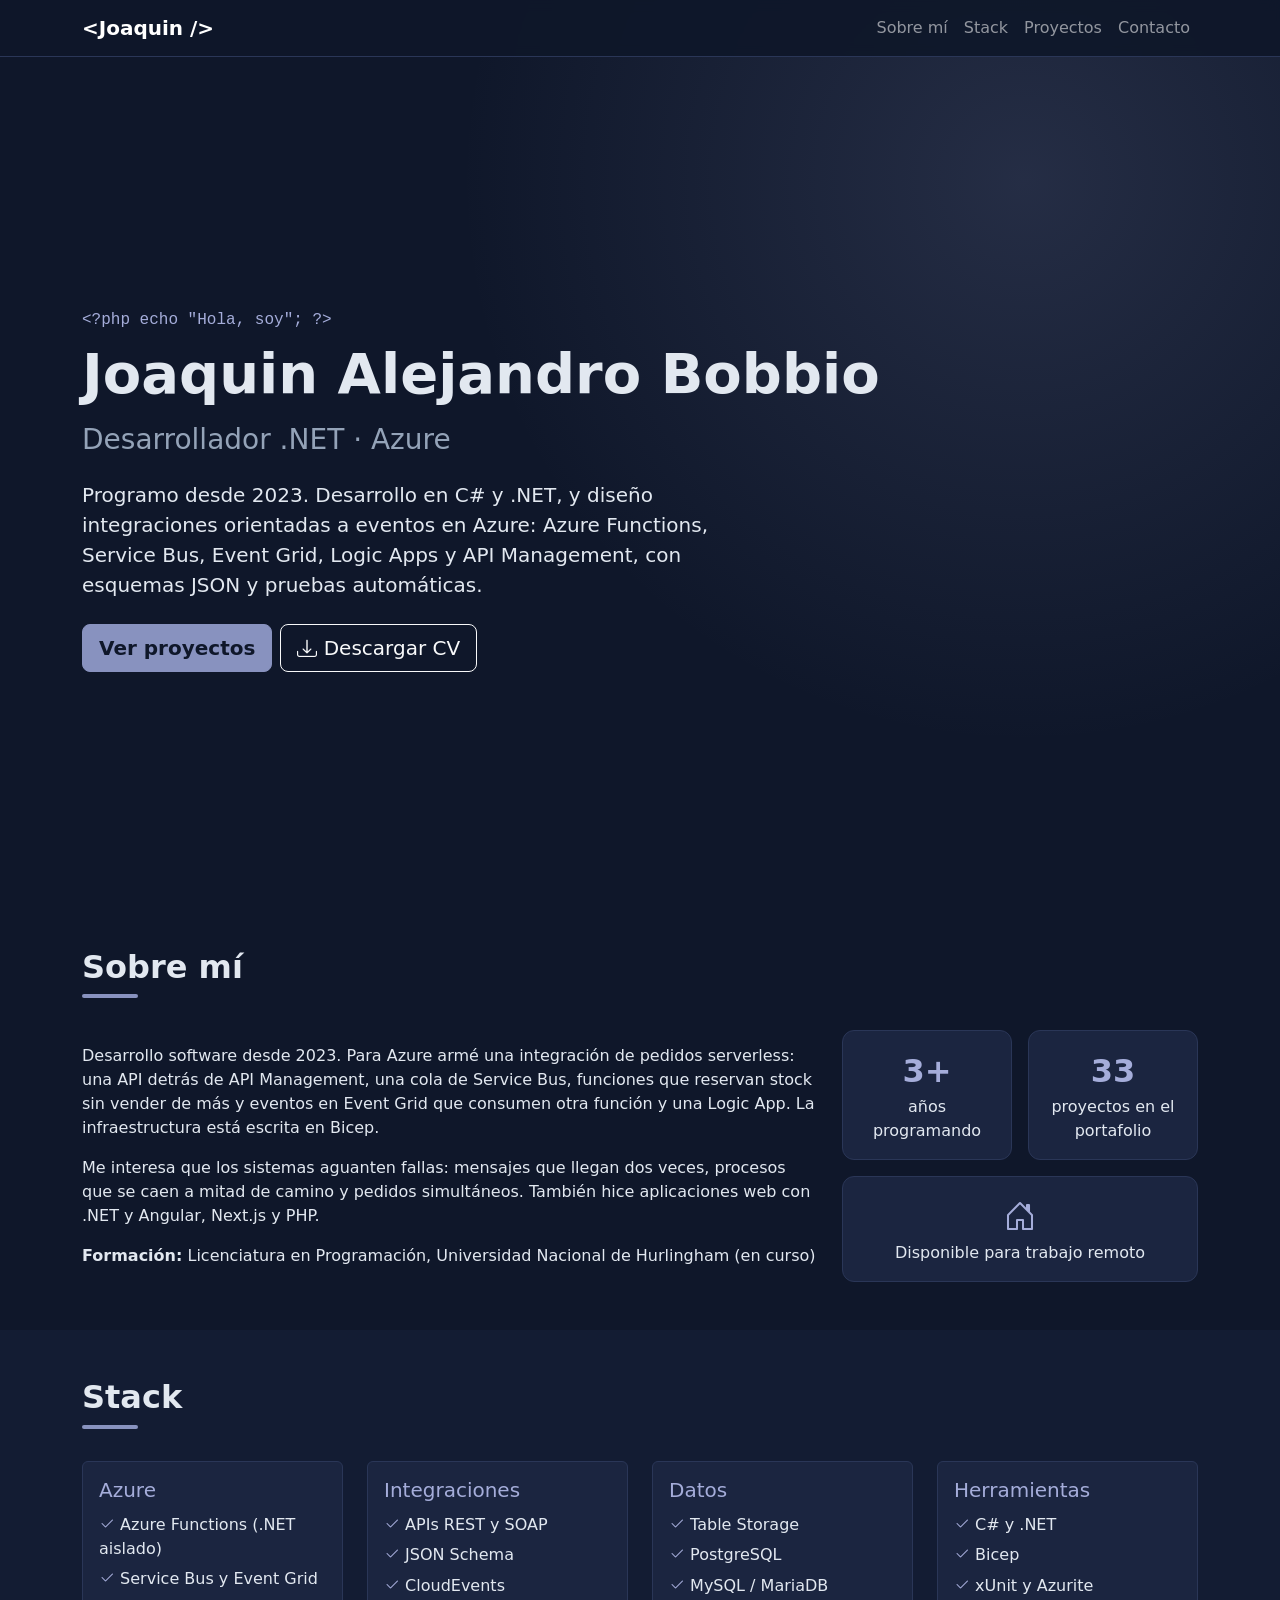
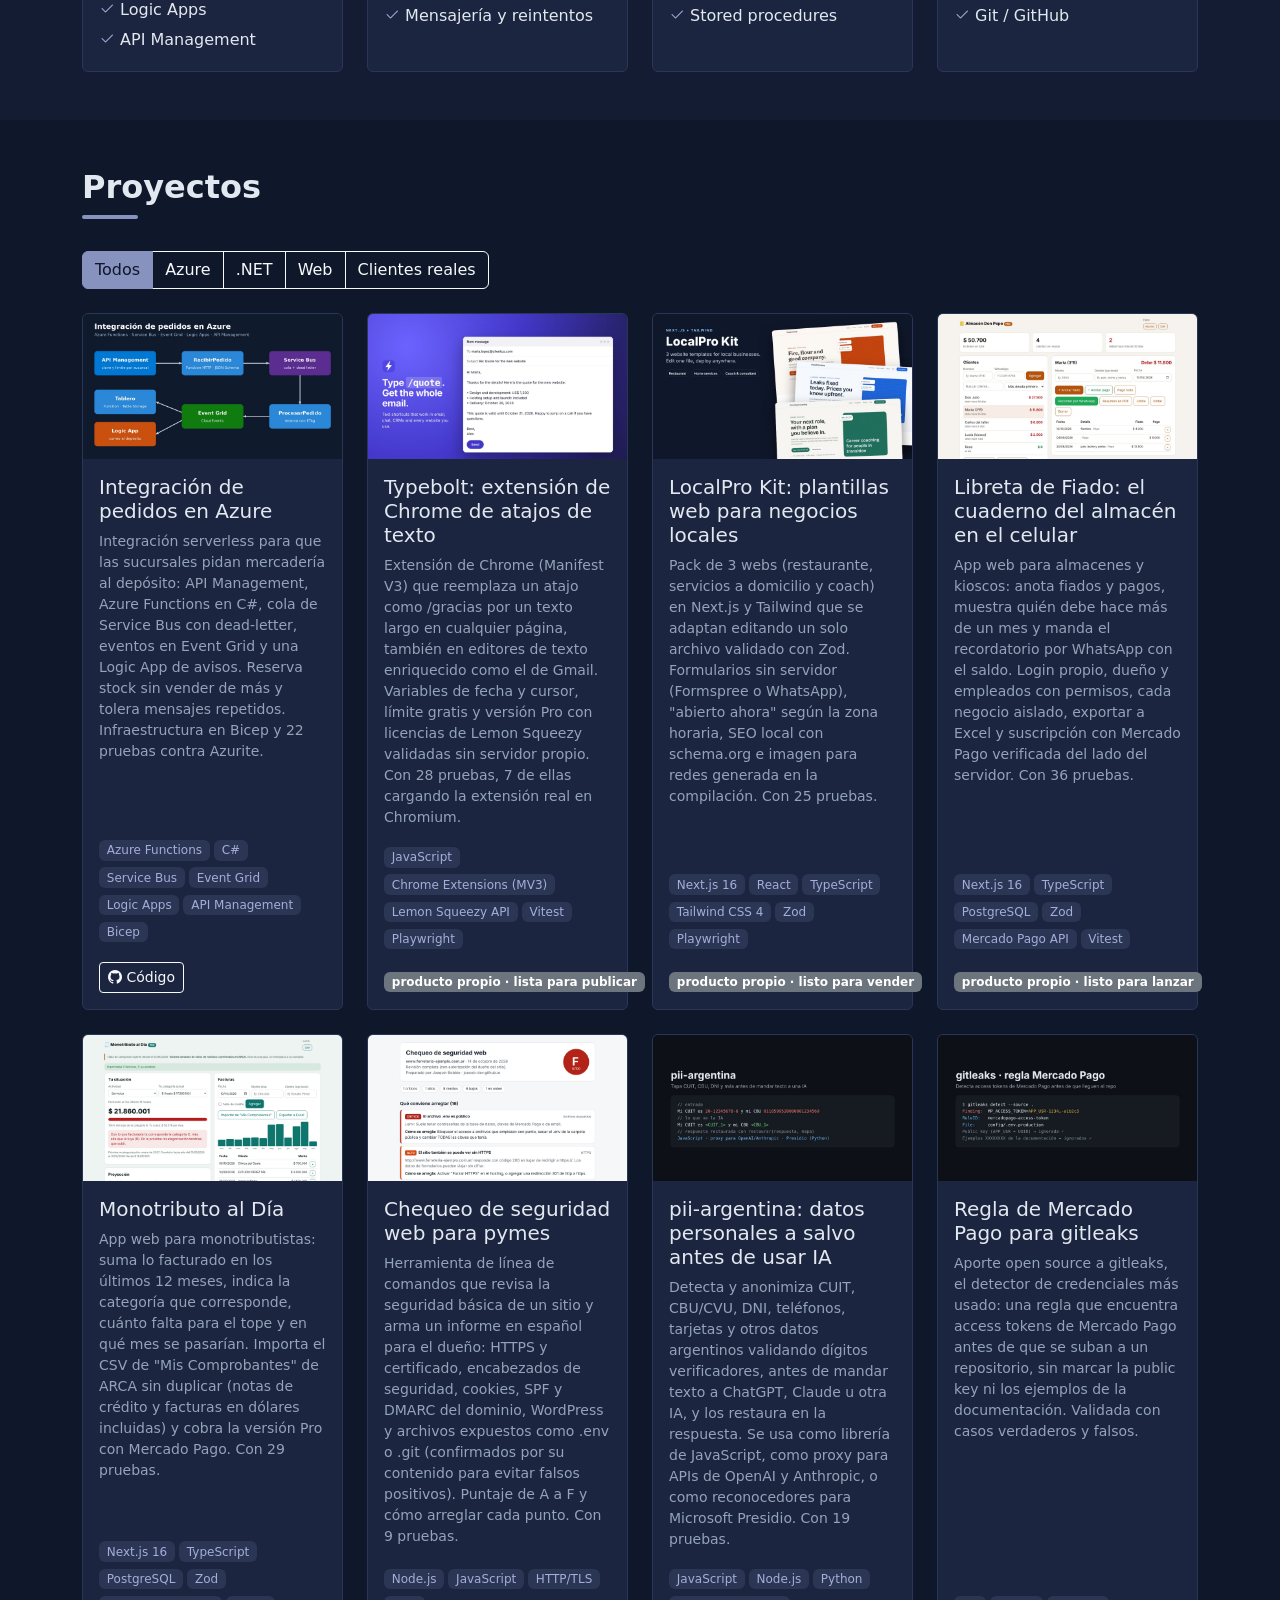
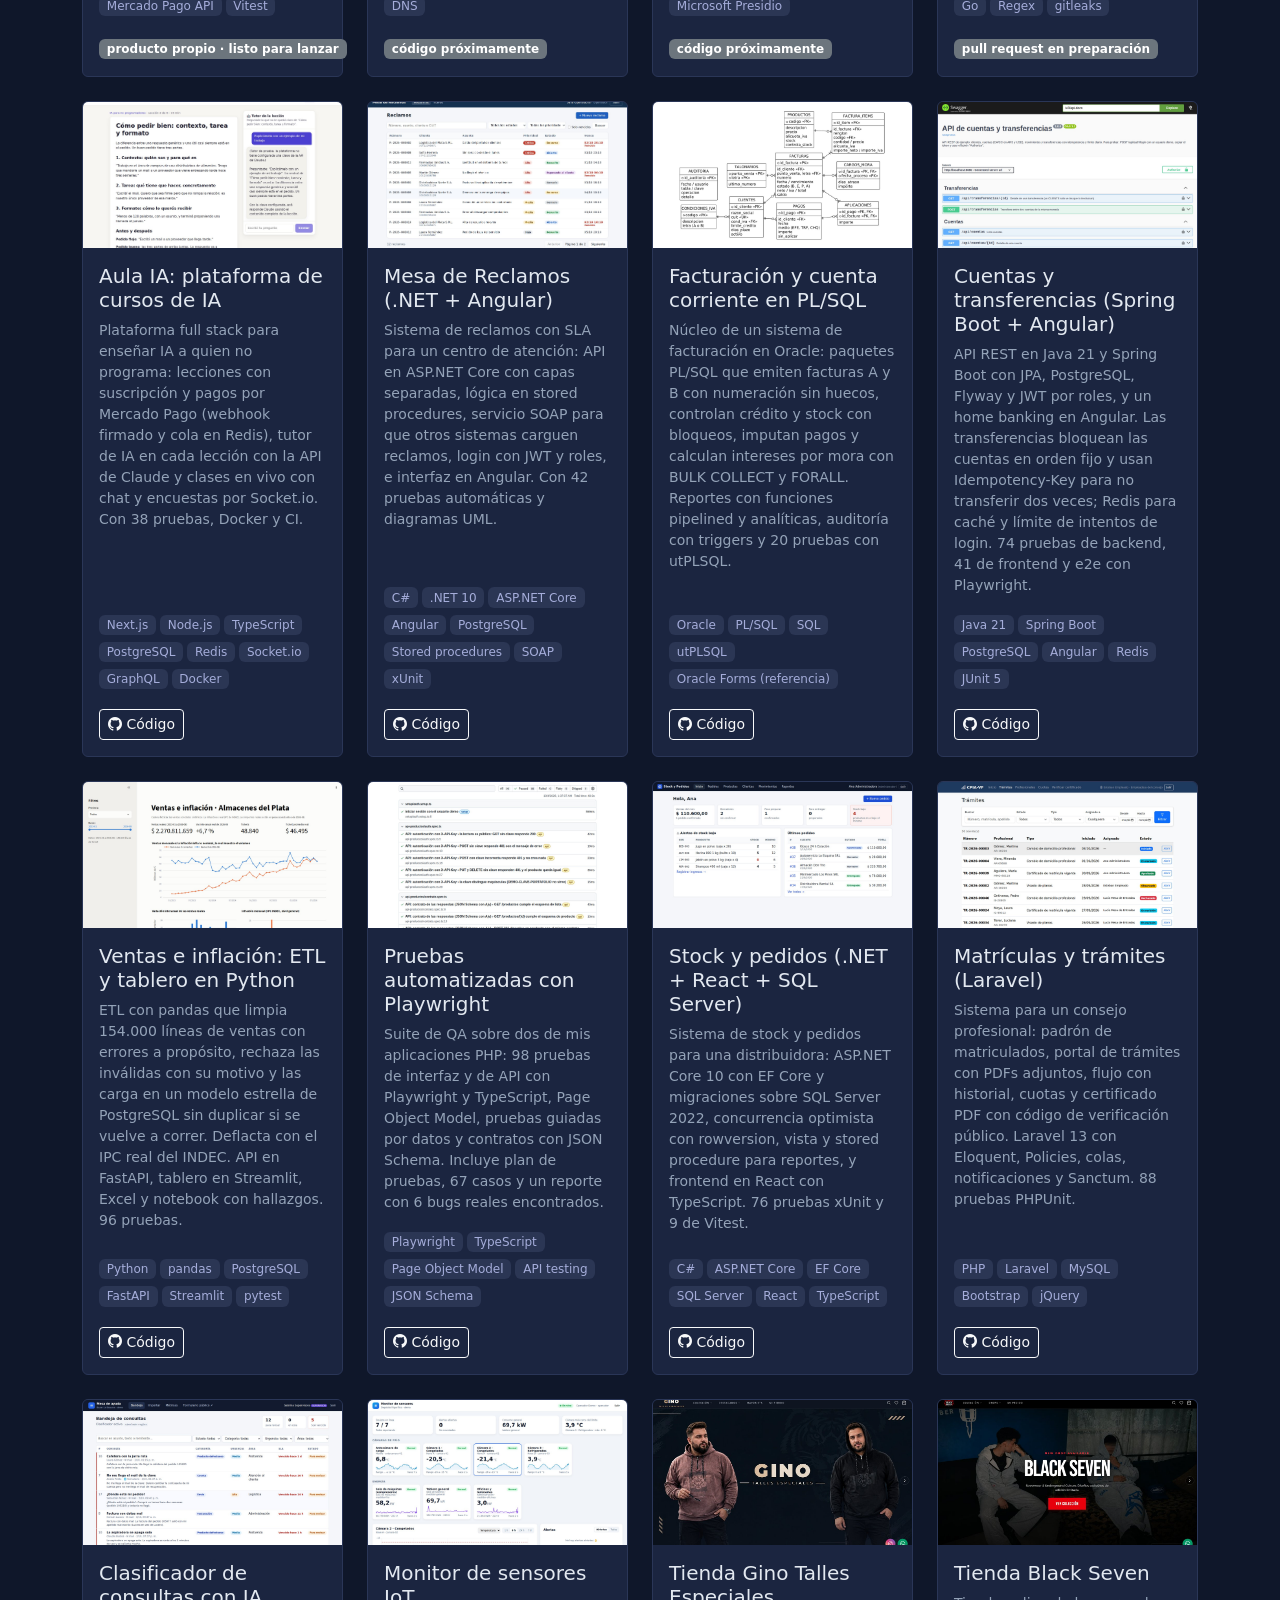
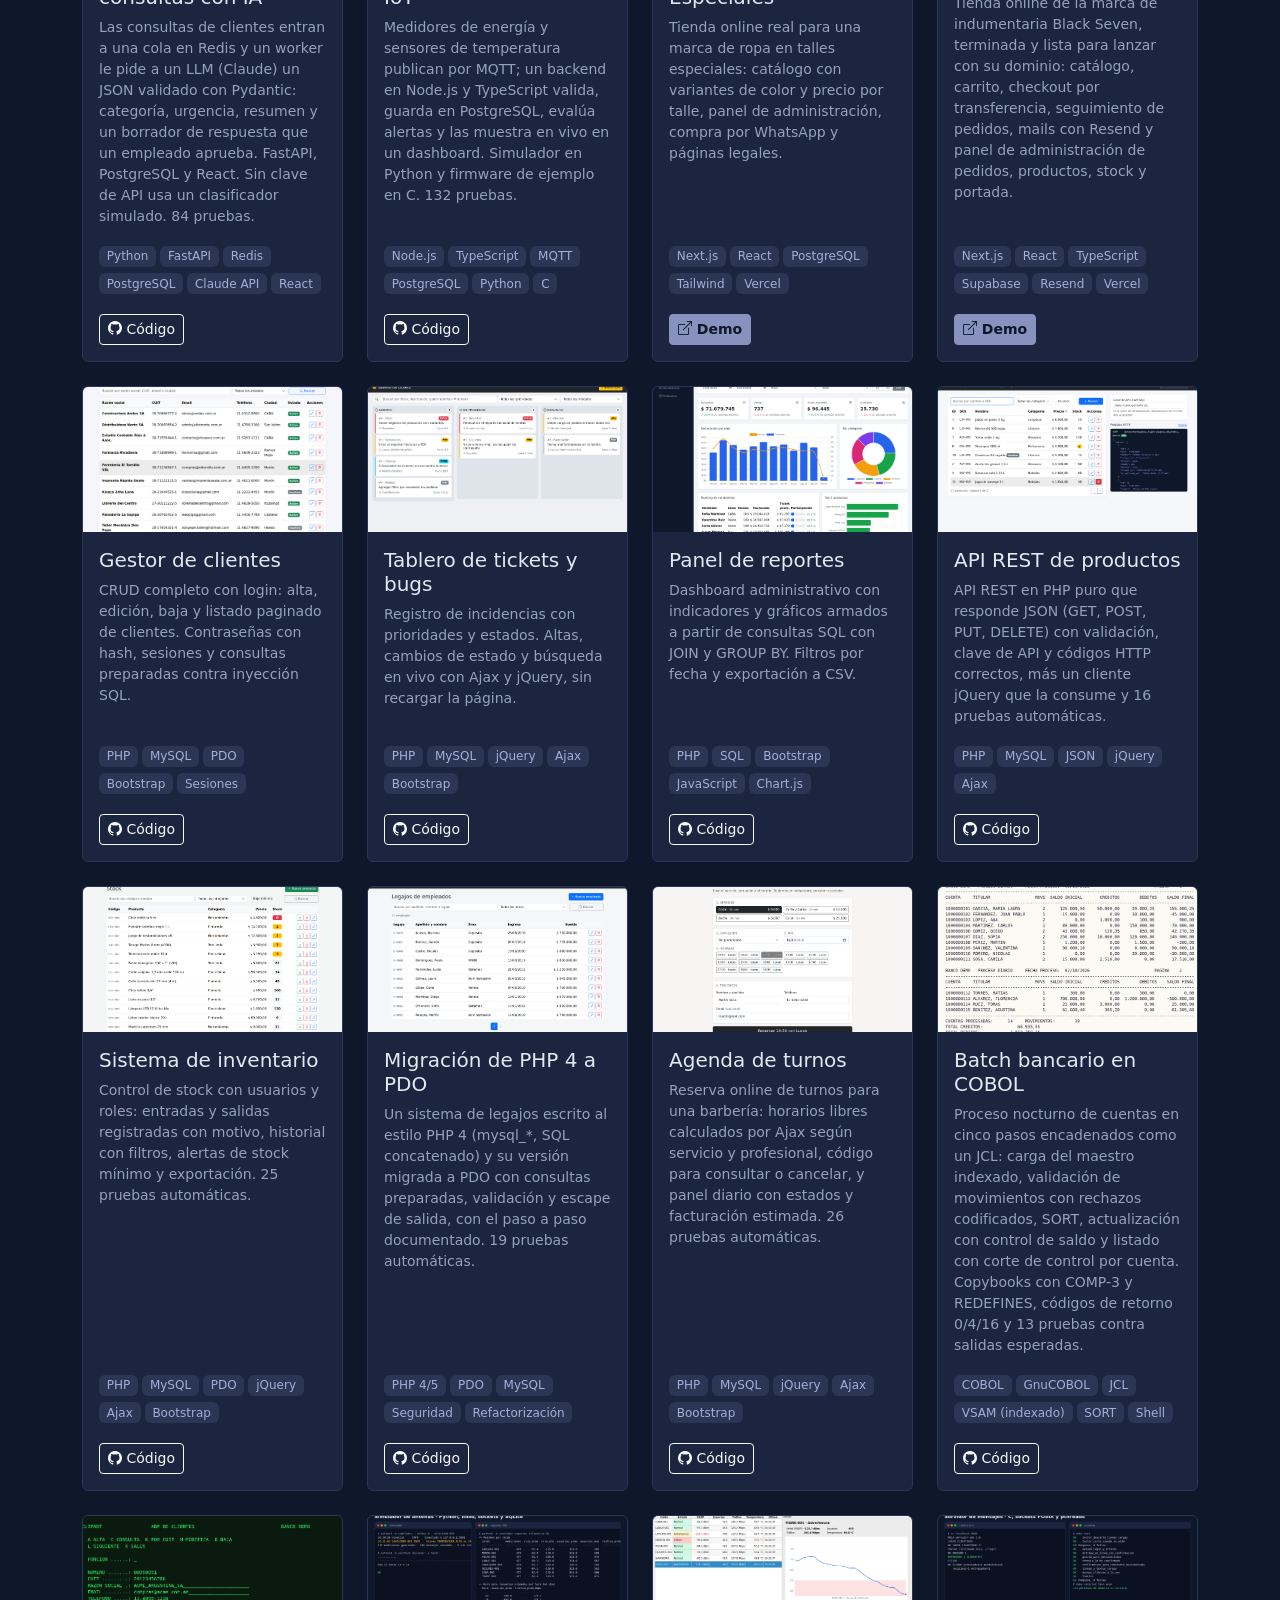
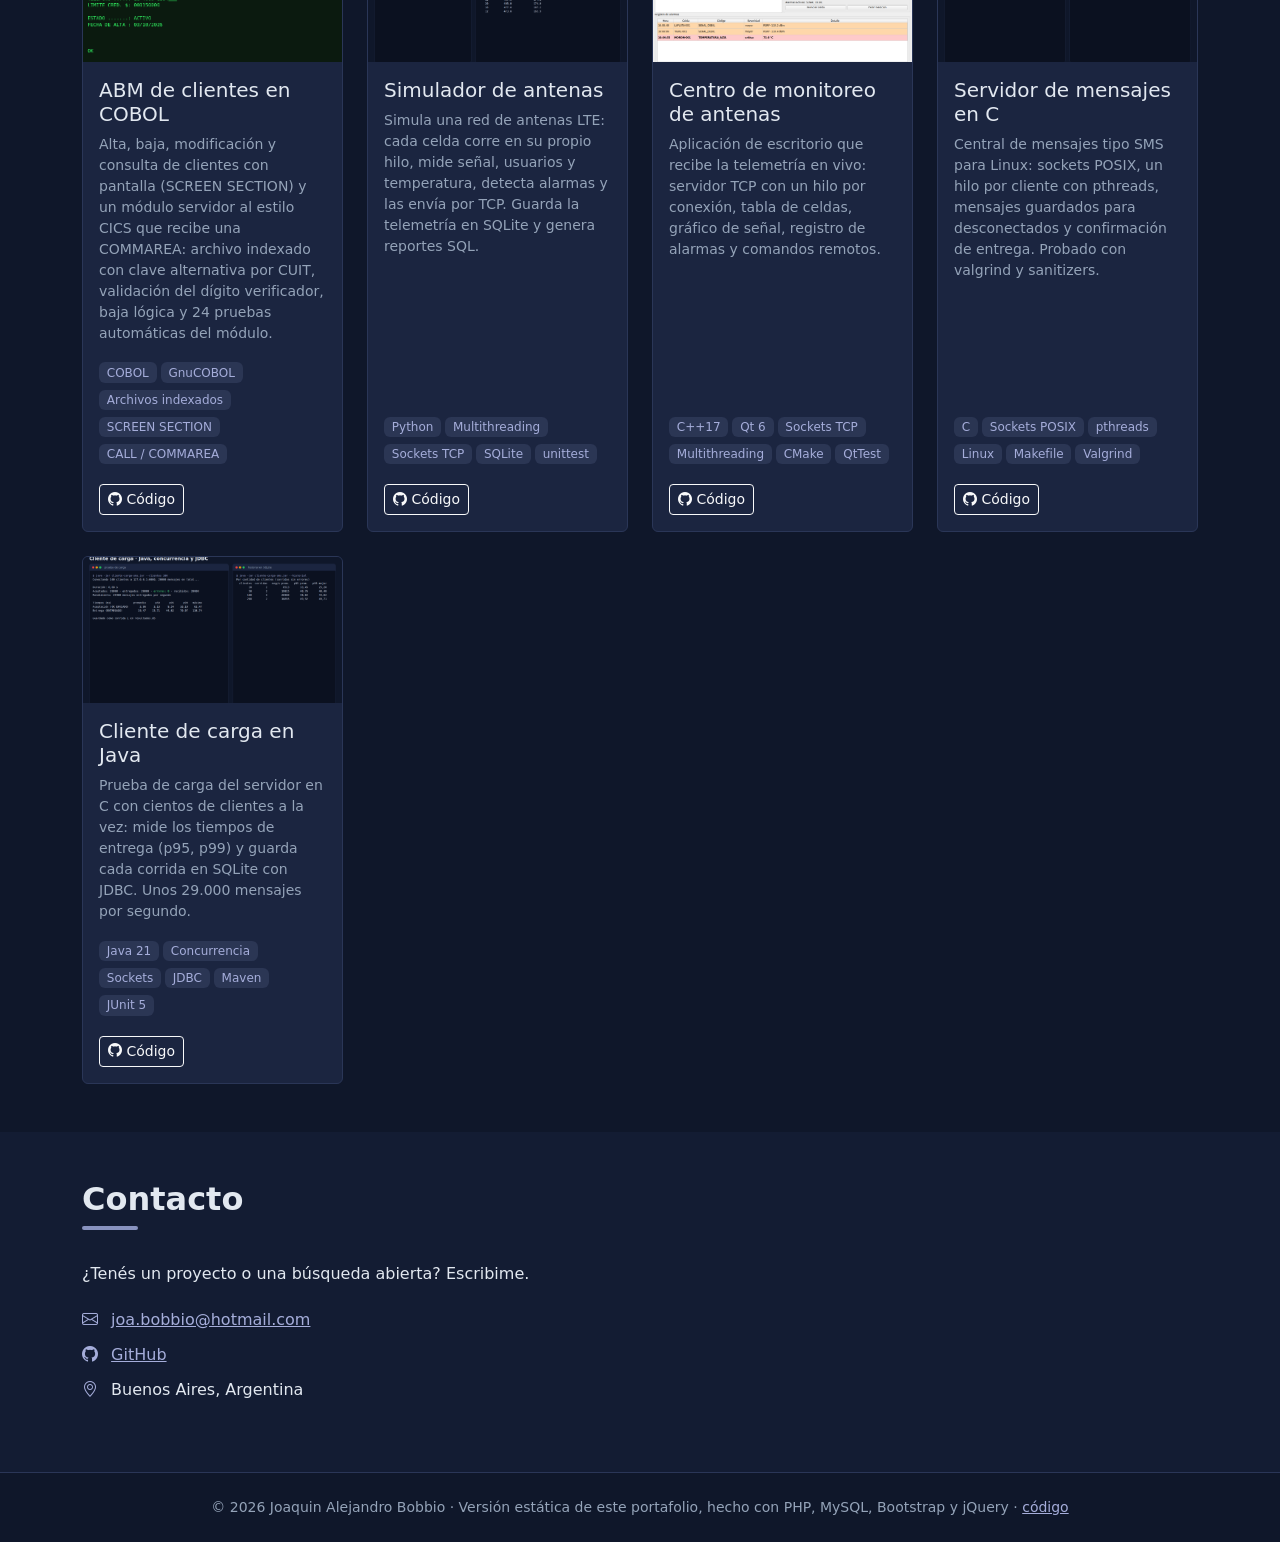
==== commit ae00b50b: "Suma 3 proyectos de ciberseguridad y el filtro Ciberseguridad Chequeo de seguridad web, pii-argentin" ====
--- a/enfoque-azure.html
+++ b/enfoque-azure.html
@@ -54,7 +54,7 @@
                 <div class="col-lg-4">
                     <div class="row g-3 text-center">
                         <div class="col-6"><div class="dato"><span class="dato-num">3+</span><span>años programando</span></div></div>
-                        <div class="col-6"><div class="dato"><span class="dato-num" id="dato-proyectos">30</span><span>proyectos en el portafolio</span></div></div>
+                        <div class="col-6"><div class="dato"><span class="dato-num" id="dato-proyectos">33</span><span>proyectos en el portafolio</span></div></div>
                         <div class="col-12"><div class="dato"><span class="dato-num"><i class="bi bi-house-door"></i></span><span>Disponible para trabajo remoto</span></div></div>
                     </div>
                 </div>
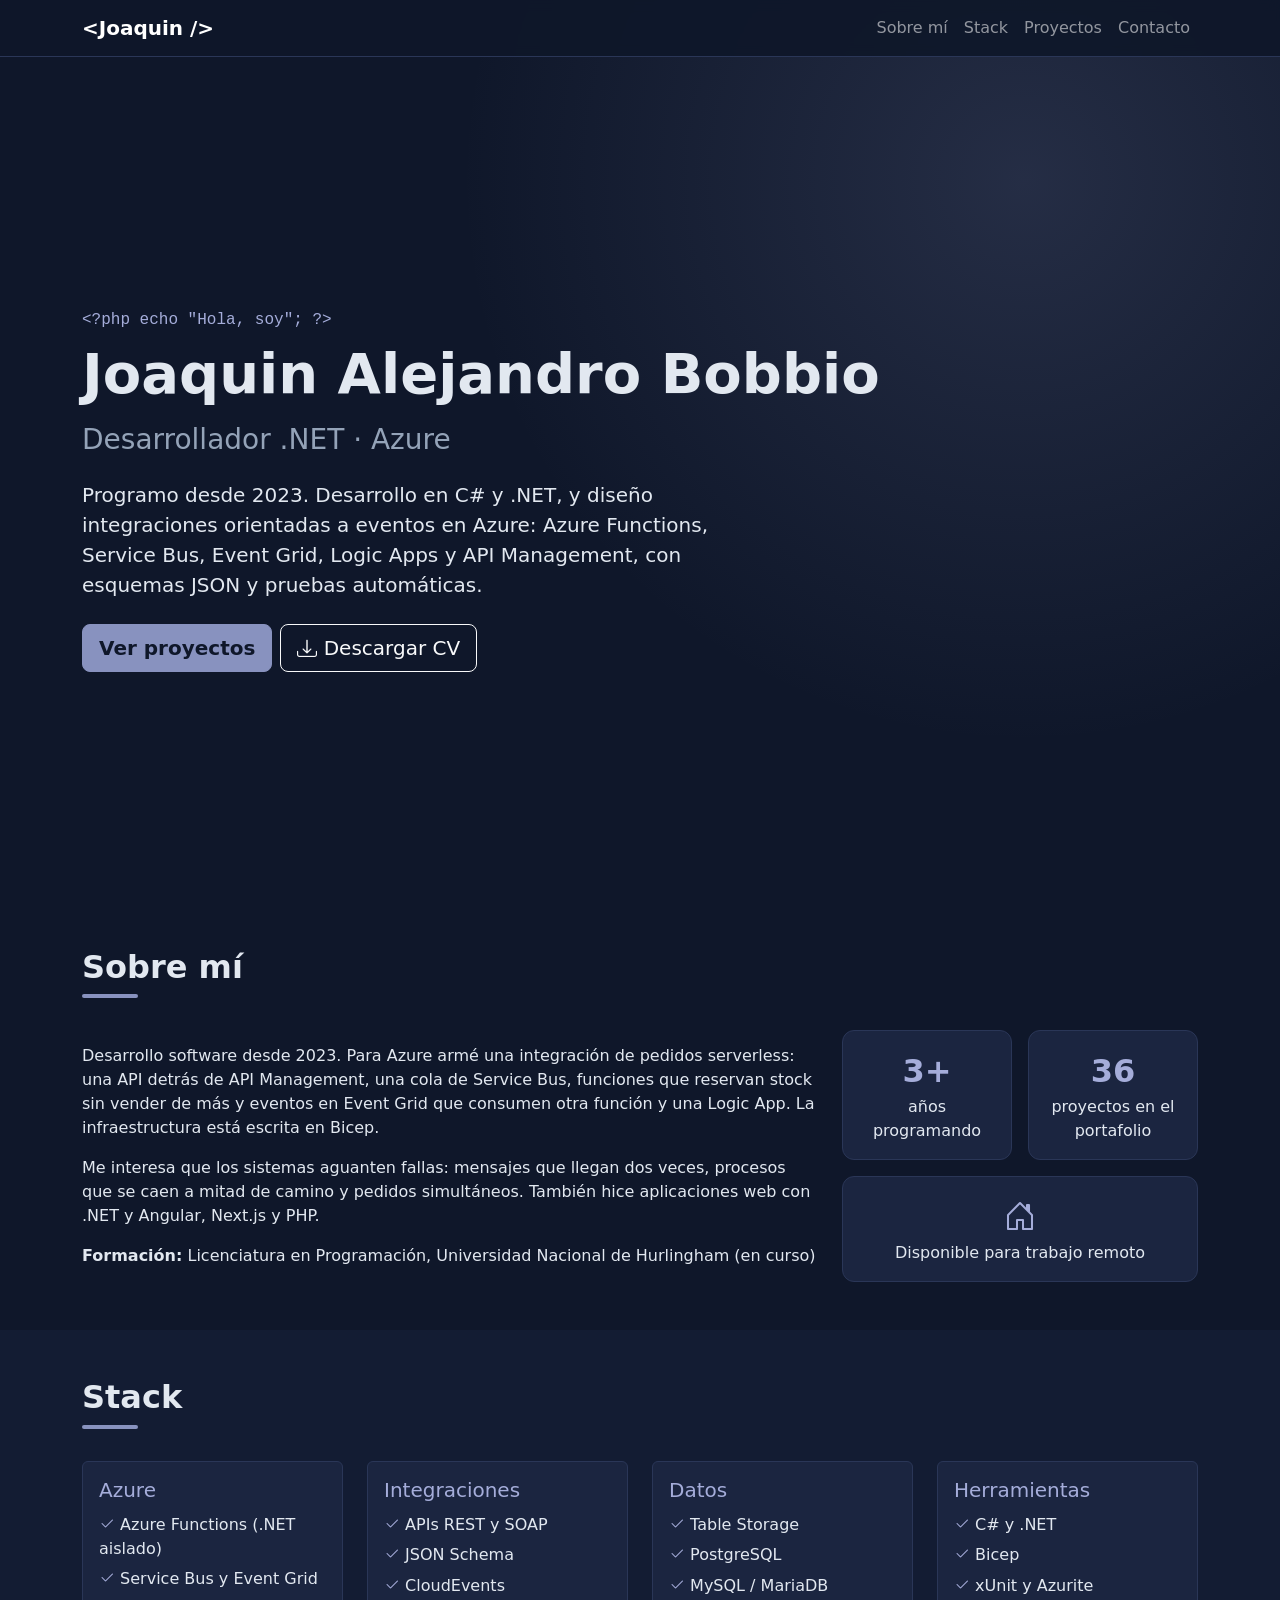
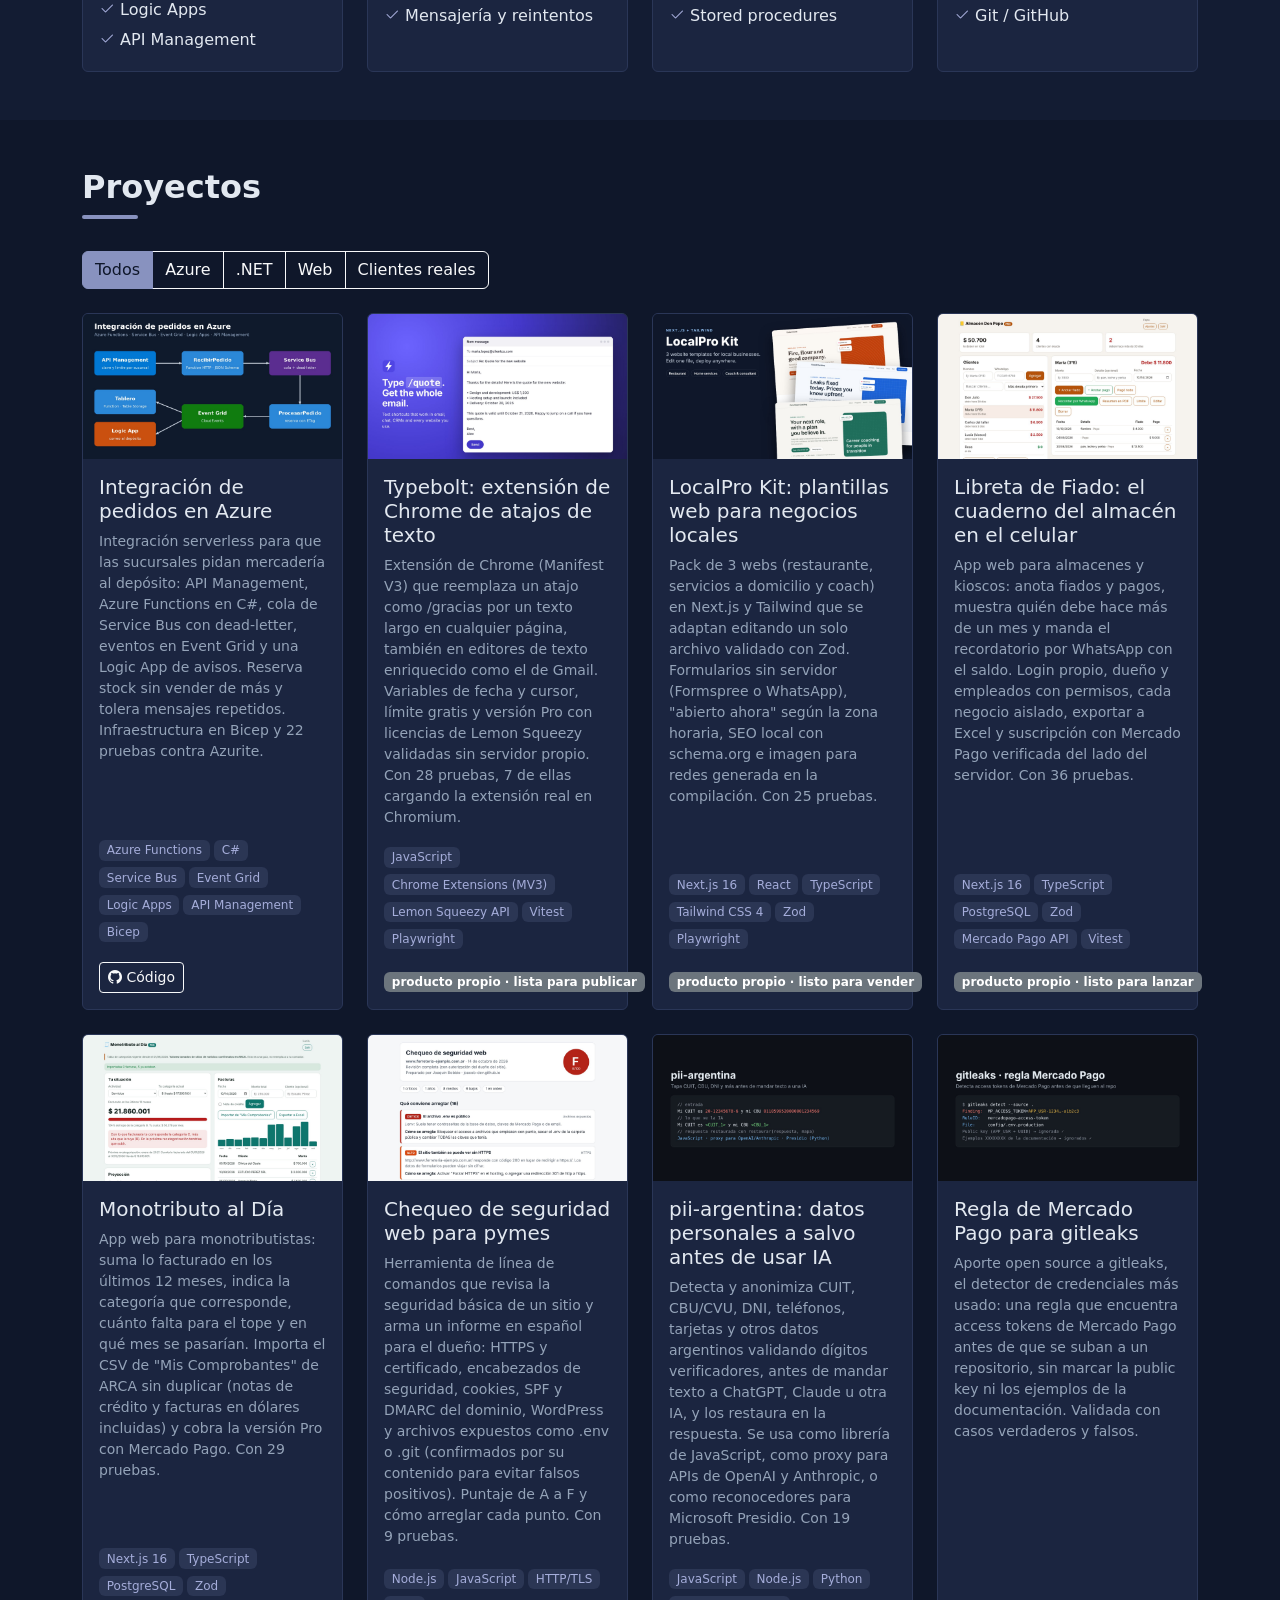
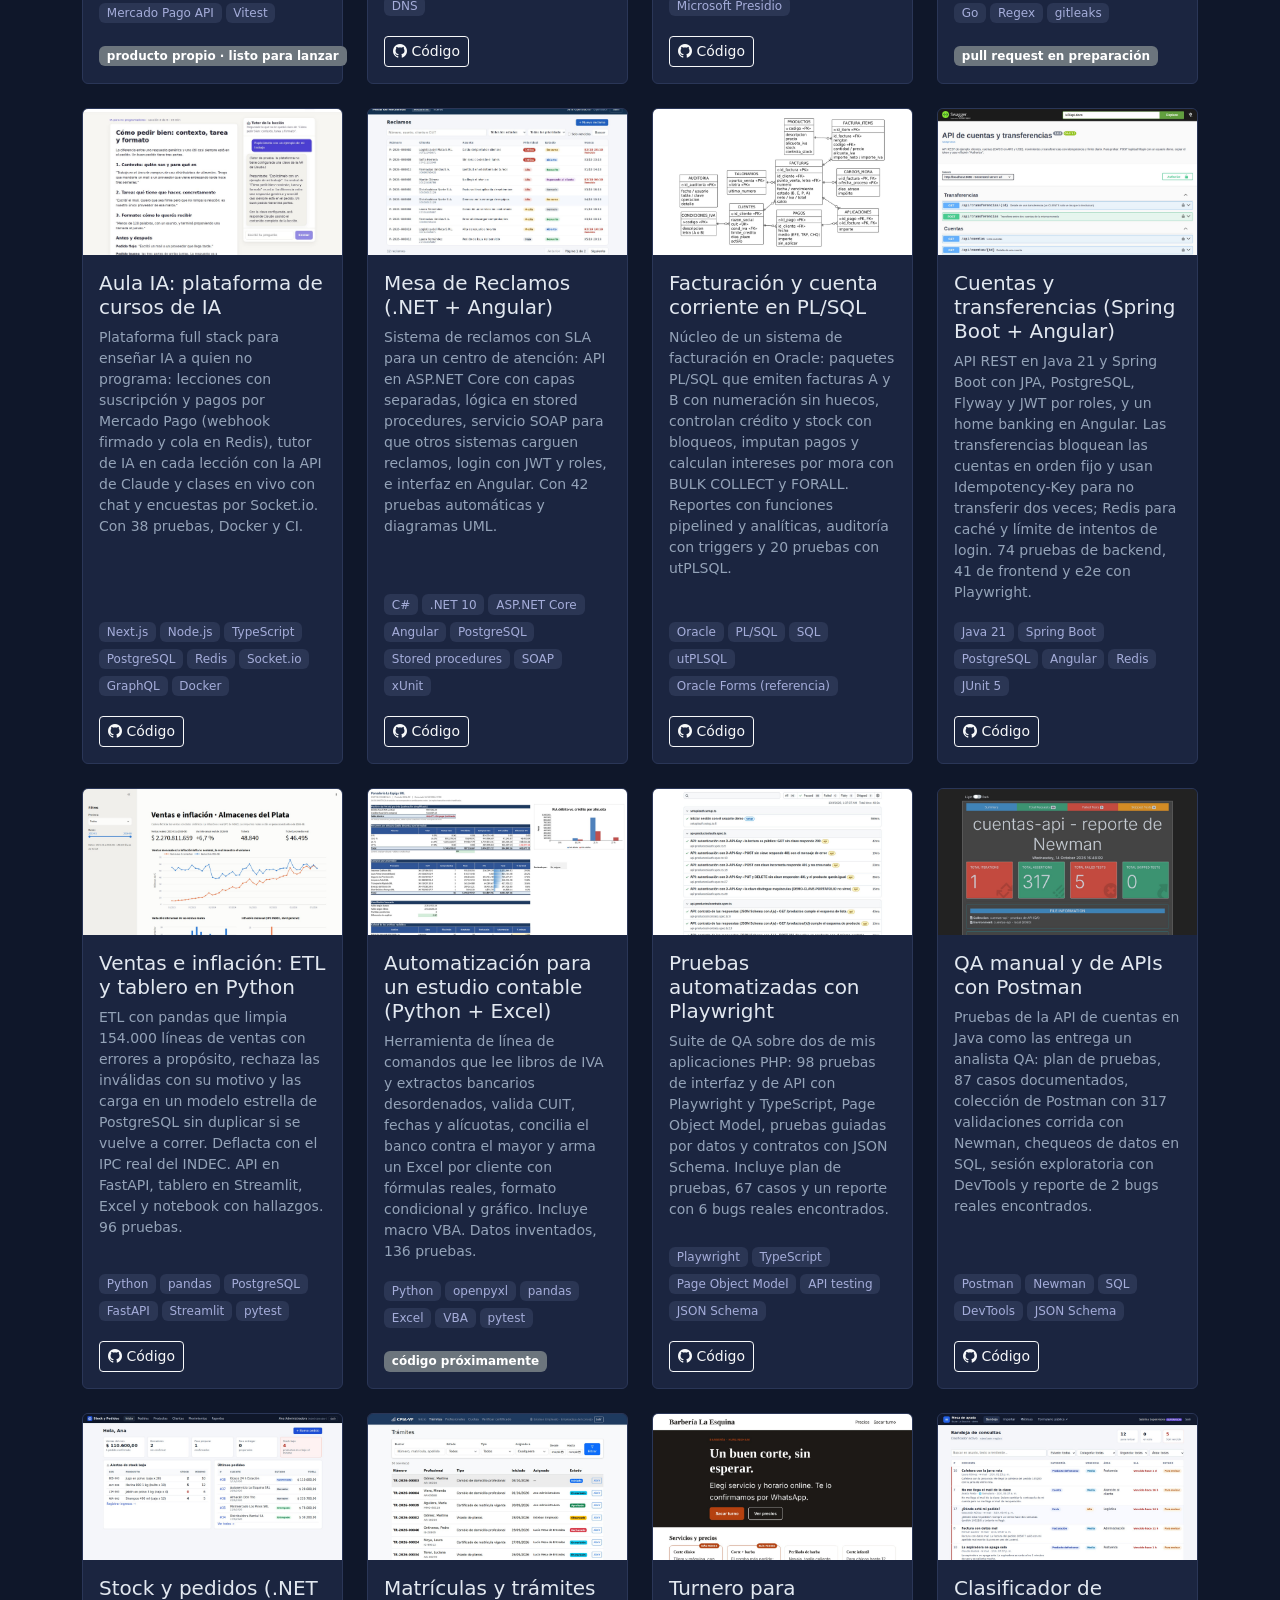
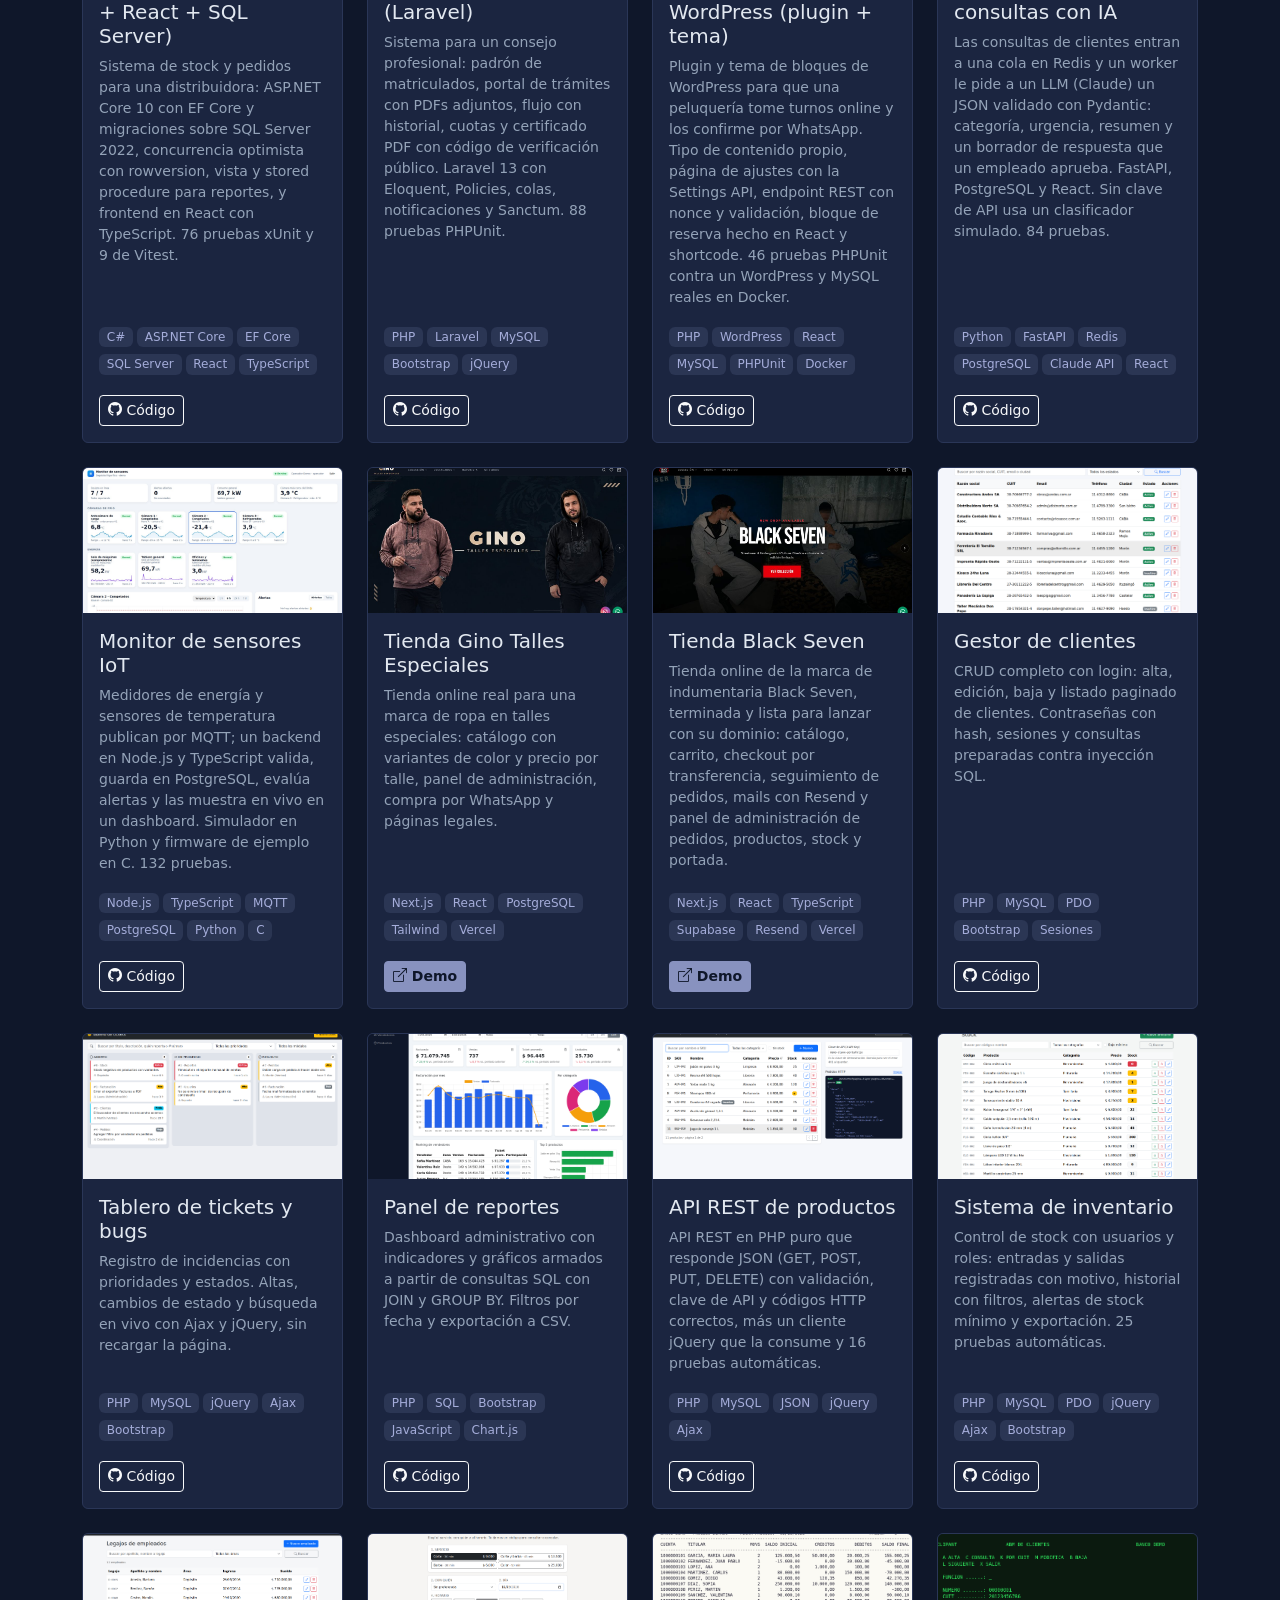
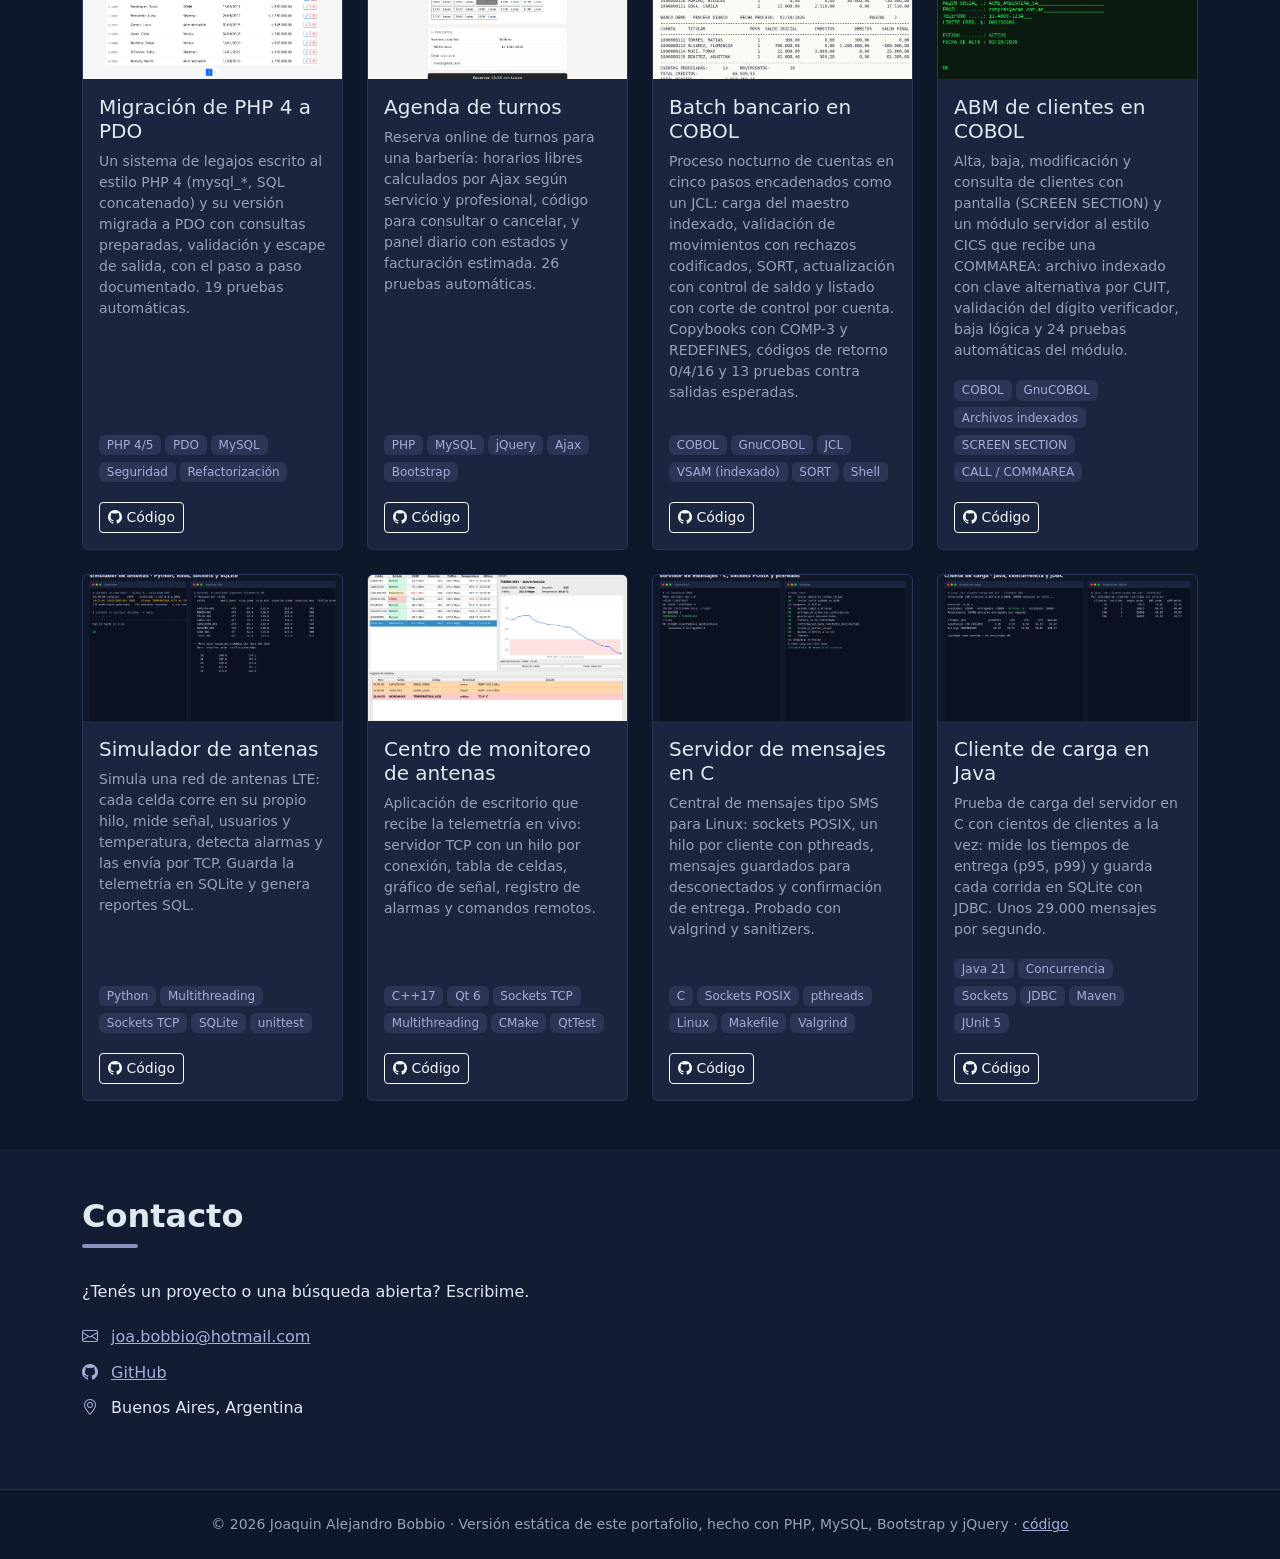
==== commit 320e07d0: "Suma 3 proyectos: Turnero para WordPress, QA con Postman y automatización contable en Python Total: " ====
--- a/enfoque-azure.html
+++ b/enfoque-azure.html
@@ -54,7 +54,7 @@
                 <div class="col-lg-4">
                     <div class="row g-3 text-center">
                         <div class="col-6"><div class="dato"><span class="dato-num">3+</span><span>años programando</span></div></div>
-                        <div class="col-6"><div class="dato"><span class="dato-num" id="dato-proyectos">33</span><span>proyectos en el portafolio</span></div></div>
+                        <div class="col-6"><div class="dato"><span class="dato-num" id="dato-proyectos">36</span><span>proyectos en el portafolio</span></div></div>
                         <div class="col-12"><div class="dato"><span class="dato-num"><i class="bi bi-house-door"></i></span><span>Disponible para trabajo remoto</span></div></div>
                     </div>
                 </div>
